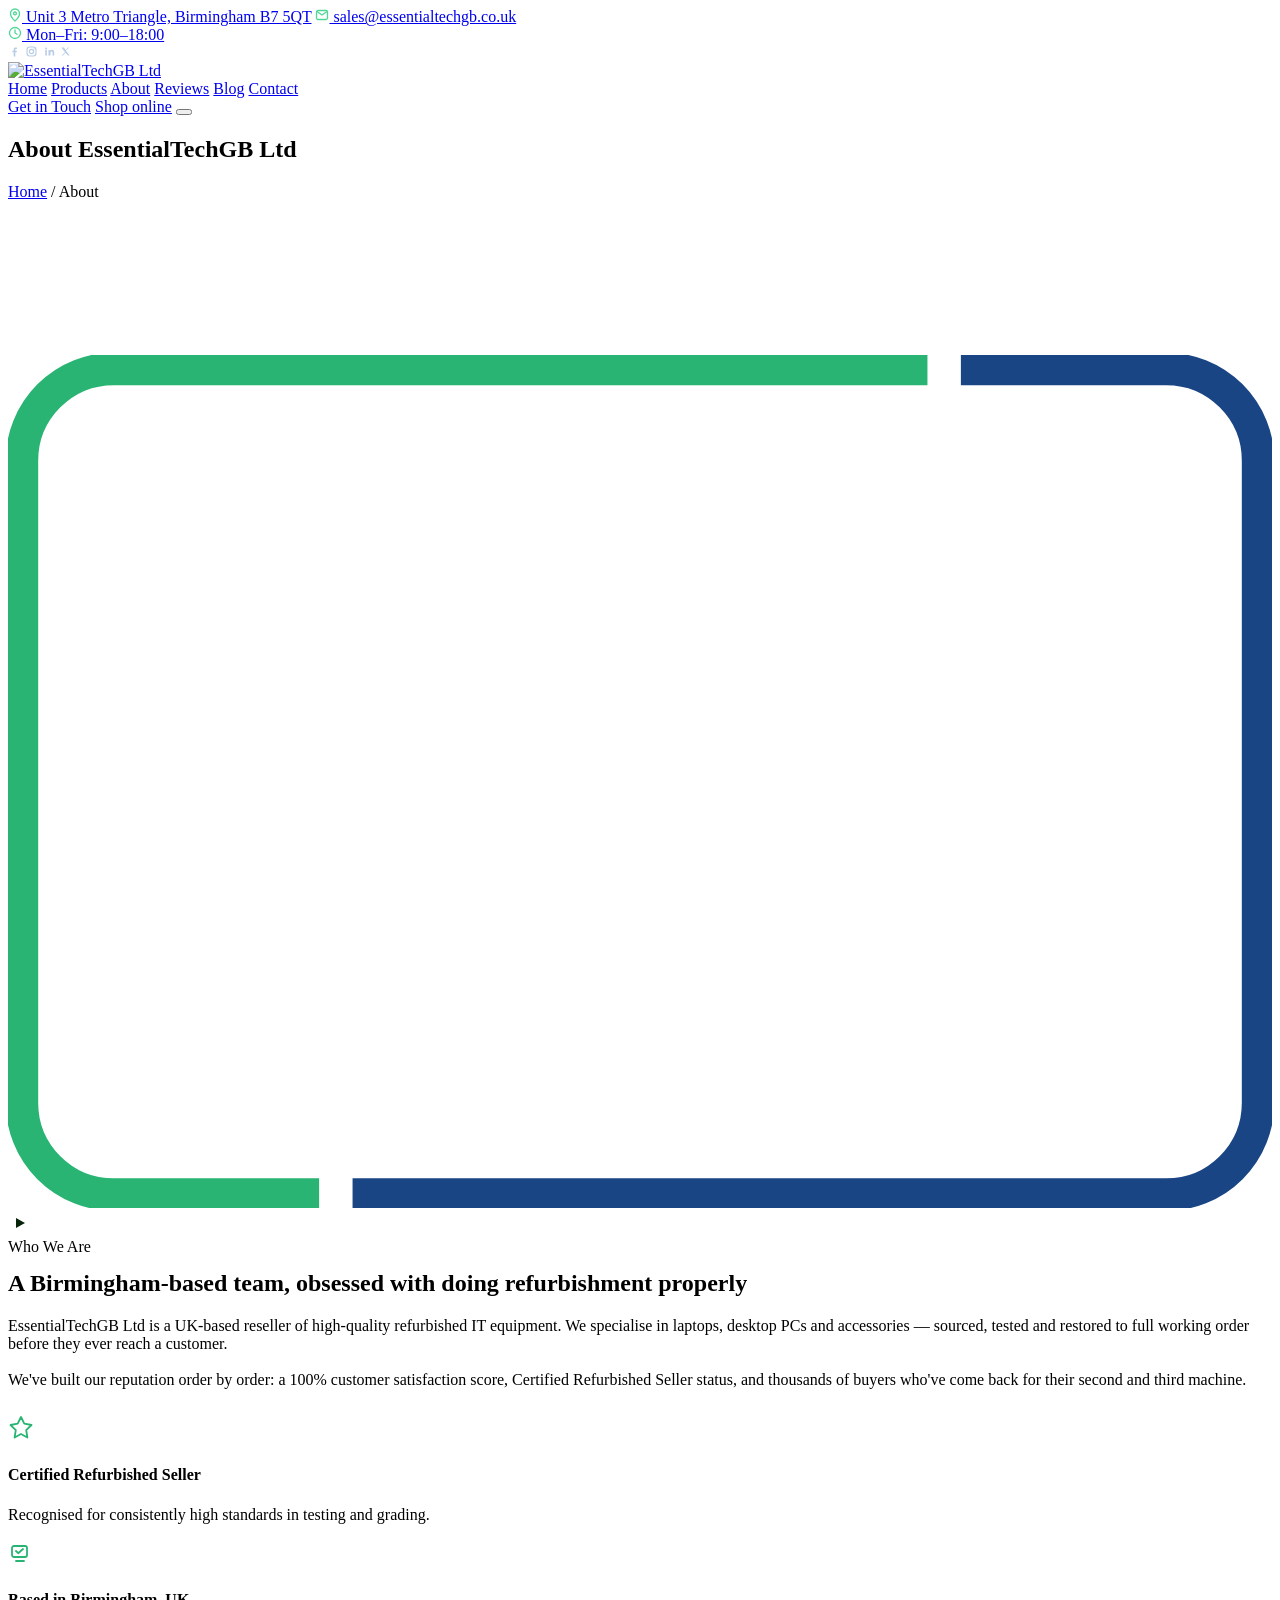
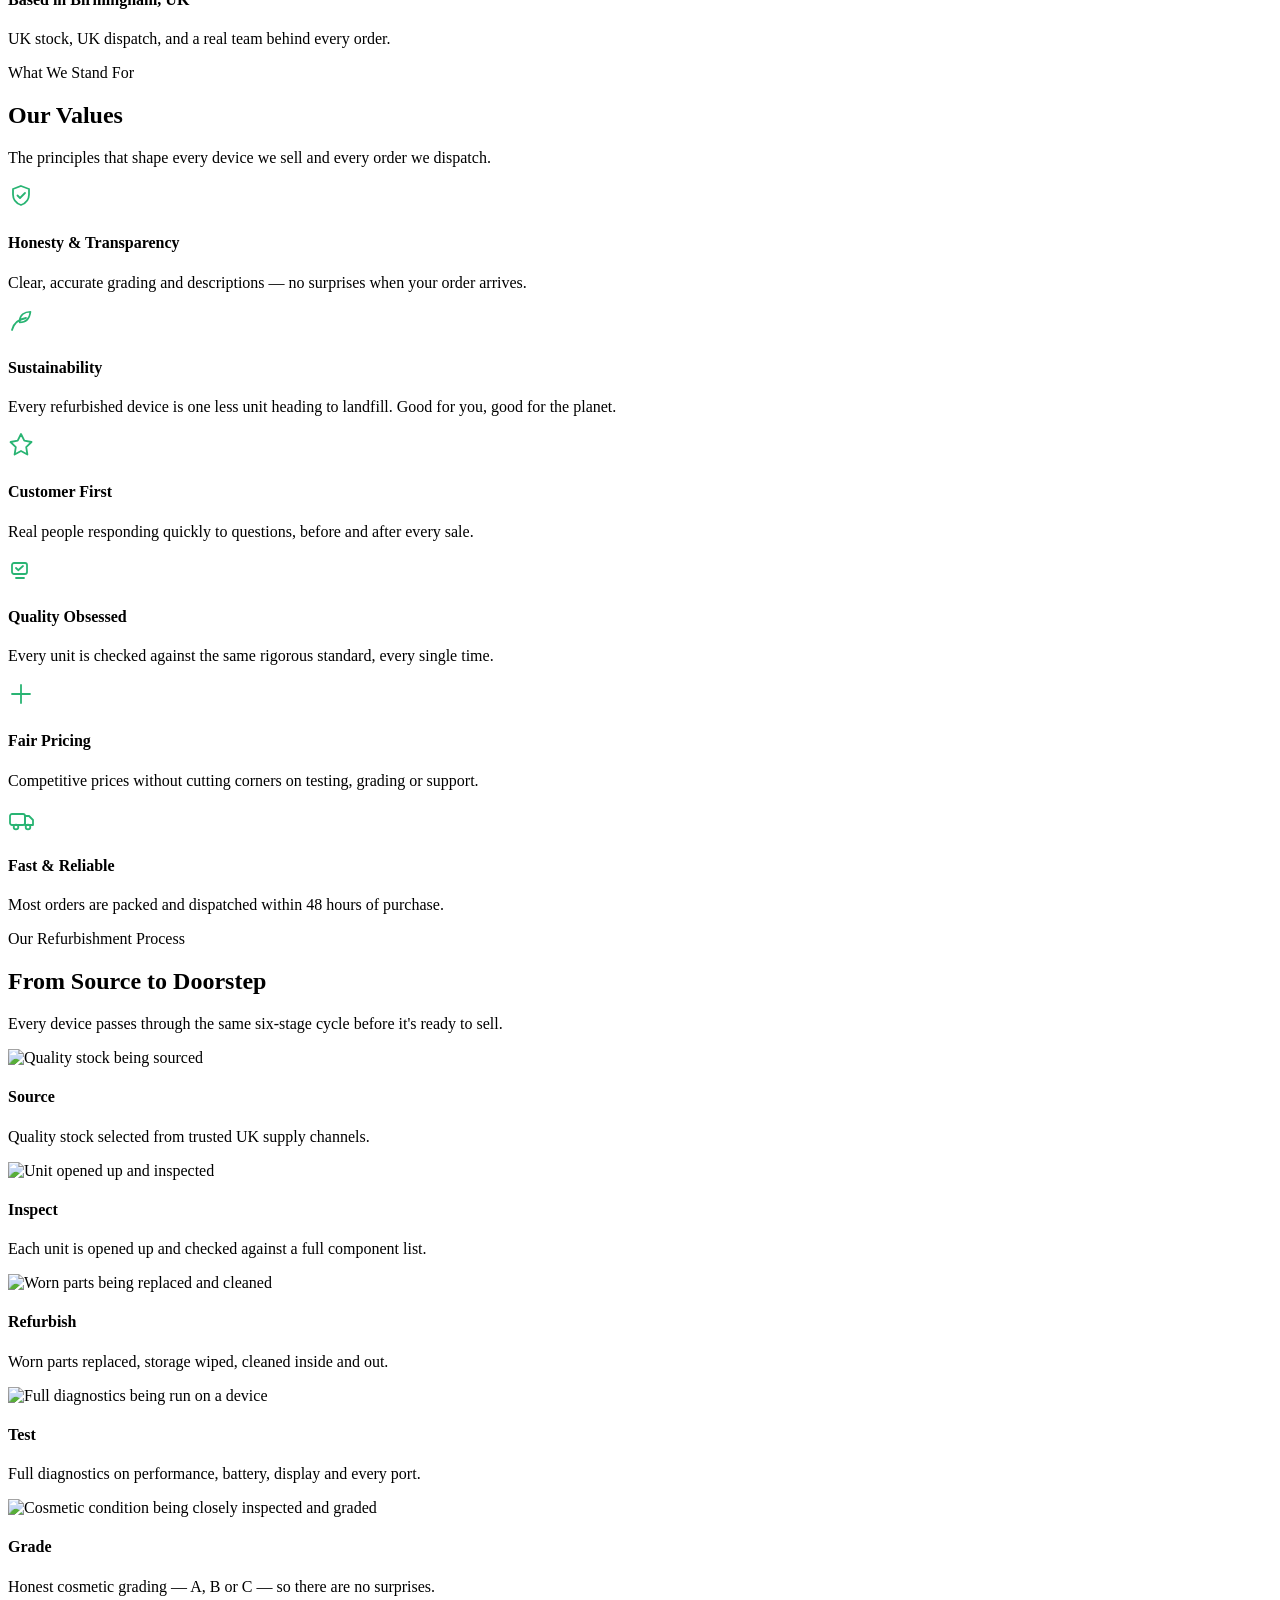
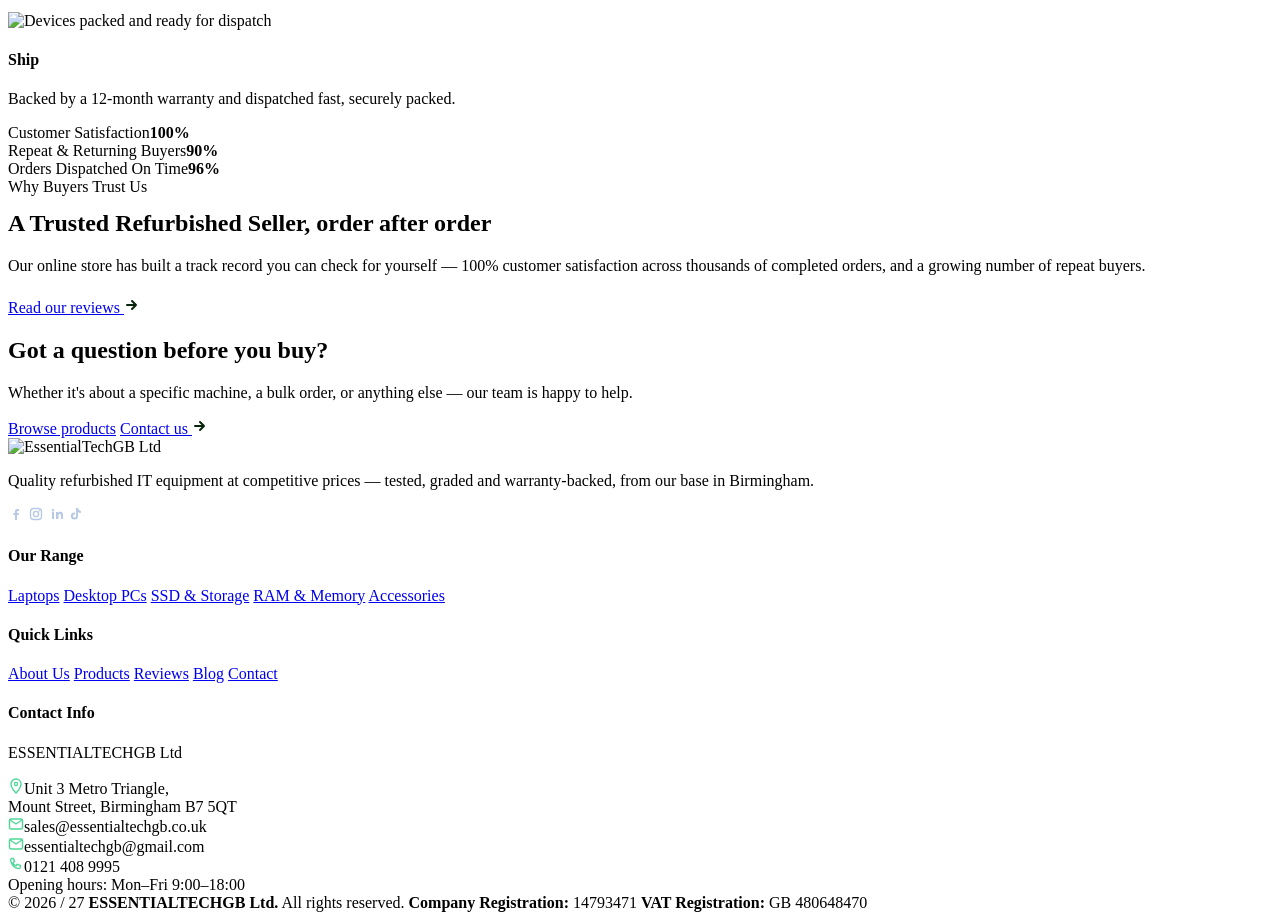
==== about.html @ 32bff48b "Add files via upload" ====
<!DOCTYPE html>
<html lang="en">
<head>
<meta charset="UTF-8">
<meta name="viewport" content="width=device-width, initial-scale=1.0">
<title>About Us — EssentialTechGB Ltd | Refurbished IT Equipment, Birmingham</title>
<meta name="description" content="Learn about EssentialTechGB Ltd — a Birmingham-based, Certified Refurbished Seller specialising in quality-tested laptops, desktops and accessories.">
<link rel="preconnect" href="https://fonts.googleapis.com">
<link rel="preconnect" href="https://fonts.gstatic.com" crossorigin>
<link href="https://fonts.googleapis.com/css2?family=Poppins:wght@400;500;600;700;800&family=Open+Sans:wght@400;500;600;700&display=swap" rel="stylesheet">
<link rel="stylesheet" href="css/style.css">
</head>
<body>

<div class="topbar">
  <div class="wrap">
    <div class="tb-l">
      <a href="contact.html"><svg width="14" height="14" viewBox="0 0 14 14" fill="none"><path d="M7 1c2.5 0 4.5 2 4.5 4.5C11.5 9 7 13 7 13S2.5 9 2.5 5.5C2.5 3 4.5 1 7 1z" stroke="#4FD797" stroke-width="1.3"/><circle cx="7" cy="5.4" r="1.4" stroke="#4FD797" stroke-width="1.3"/></svg> Unit 3 Metro Triangle, Birmingham B7 5QT</a>
      <a href="mailto:sales@essentialtechgb.co.uk"><svg width="14" height="14" viewBox="0 0 14 14" fill="none"><rect x="1.5" y="2.5" width="11" height="9" rx="1.5" stroke="#4FD797" stroke-width="1.3"/><path d="M2 3.5L7 7l5-3.5" stroke="#4FD797" stroke-width="1.3"/></svg> sales@essentialtechgb.co.uk</a>
    </div>
    <div class="tb-r">
      <a href="#"><svg width="14" height="14" viewBox="0 0 14 14" fill="none"><circle cx="7" cy="7" r="5.5" stroke="#4FD797" stroke-width="1.3"/><path d="M7 4v3l2 1.2" stroke="#4FD797" stroke-width="1.3" stroke-linecap="round"/></svg><span> Mon–Fri: 9:00–18:00</span></a>
        <div class="soc">
          <a href="#" aria-label="Facebook"><svg width="13" height="13" viewBox="0 0 16 16" fill="#B9CCE6"><path d="M9 5.5V7h2l-.3 2H9v5H7V9H5.5V7H7V5.2C7 3.7 7.8 3 9.2 3H11v2H9.6c-.4 0-.6.2-.6.5z"/></svg></a>
          <a href="#" aria-label="Instagram"><svg width="13" height="13" viewBox="0 0 16 16" fill="none"><rect x="2.5" y="2.5" width="11" height="11" rx="3.2" stroke="#B9CCE6" stroke-width="1.4"/><circle cx="8" cy="8" r="2.6" stroke="#B9CCE6" stroke-width="1.4"/><circle cx="11.2" cy="4.8" r=".8" fill="#B9CCE6"/></svg></a>
          <a href="#" aria-label="LinkedIn"><svg width="13" height="13" viewBox="0 0 16 16" fill="#B9CCE6"><path d="M4 6h2v7H4V6zm1-3a1.2 1.2 0 110 2.4A1.2 1.2 0 015 3zm3 3h2v1c.4-.7 1.2-1.2 2.3-1.2 2 0 2.7 1.2 2.7 3.3V13h-2V9.5c0-.9-.3-1.6-1.2-1.6s-1.4.7-1.4 1.6V13H8V6z"/></svg></a>
          <a href="#" aria-label="X"><svg width="13" height="13" viewBox="0 0 16 16" fill="#B9CCE6"><path d="M3 3l4.4 6L3.2 13h1.5l3.3-3.6L11 13h2l-4.6-6.3L12.6 3h-1.5L8.2 6.3 6 3H3z"/></svg></a>
        </div>
    </div>
  </div>
</div>

<header id="header">
  <div class="wrap">
    <a class="brand" href="index.html"><img src="assets/images/logo.png" alt="EssentialTechGB Ltd"></a>
    <nav class="mainnav" id="nav">
      <a href="index.html">Home</a>
      <a href="products.html">Products</a>
      <a href="about.html" class="active">About</a>
      <a href="reviews.html">Reviews</a>
      <a href="blog.html">Blog</a>
      <a href="contact.html">Contact</a>
    </nav>
    <div class="head-right">
      <a class="btn btn-outline btn-sm" href="contact.html?type=quote">Get in Touch</a>
      <a class="btn btn-primary btn-sm" href="https://www.ebay.co.uk/str/everydayneed" target="_blank" rel="noopener">Shop online</a>
      <button class="burger" id="burger" aria-label="Menu"><span></span><span></span><span></span></button>
    </div>
  </div>
</header>

<section class="pagebanner">
  <div class="wrap">
    <h1>About EssentialTechGB Ltd</h1>
    <div class="crumbs"><a href="index.html">Home</a> / <span>About</span></div>
  </div>
</section>

<!-- WHO WE ARE -->
<section class="sec">
  <div class="wrap about">
    <div class="about-media reveal">
      <div class="corner-frame corner-frame-padded">
        <video class="hex-video" muted playsinline loop preload="metadata"><source src="assets/video/about-teaser.mp4" type="video/mp4"></video>
        <svg class="corner-frame-svg" viewBox="0 0 1361 919" aria-hidden="true">
          <path d="M335,904 L114,904 A99,99 0 0 1 15,805 L15,114 A99,99 0 0 1 114,15 L990,15" fill="none" stroke="#29B473" stroke-width="35"/>
          <path d="M1026,15 L1247,15 A99,99 0 0 1 1346,114 L1346,805 A99,99 0 0 1 1247,904 L371,904" fill="none" stroke="#1A4584" stroke-width="35"/>
        </svg>
        <div class="play" title="Play"><svg width="22" height="22" viewBox="0 0 22 22" fill="none"><path d="M8 6l9 5-9 5V6z" fill="#06240a"/></svg></div>
      </div>
    </div>
    <div class="reveal d1">
      <span class="eyebrow">Who We Are</span>
      <h2 style="margin-top:14px">A Birmingham-based team, obsessed with doing refurbishment properly</h2>
      <p style="color:var(--slate);margin:14px 0 18px">EssentialTechGB Ltd is a UK-based reseller of high-quality refurbished IT equipment. We specialise in laptops, desktop PCs and accessories — sourced, tested and restored to full working order before they ever reach a customer.</p>
      <p style="color:var(--slate);margin-bottom:26px">We've built our reputation order by order: a 100% customer satisfaction score, Certified Refurbished Seller status, and thousands of buyers who've come back for their second and third machine.</p>
      <div class="feat">
        <div class="fic"><svg width="26" height="26" viewBox="0 0 26 26" fill="none"><path d="M13 2l3.3 6.7L23.5 10l-5.3 5.1 1.2 7.4L13 19l-6.4 3.5 1.2-7.4L2.5 10l7.2-1.3L13 2z" stroke="#29B473" stroke-width="1.8" stroke-linejoin="round"/></svg></div>
        <div><h4>Certified Refurbished Seller</h4><p>Recognised for consistently high standards in testing and grading.</p></div>
      </div>
      <div class="feat">
        <div class="fic"><svg width="26" height="26" viewBox="0 0 26 26" fill="none"><rect x="4" y="6" width="15" height="11" rx="2" stroke="#29B473" stroke-width="1.8"/><path d="M8 21h8" stroke="#29B473" stroke-width="1.8" stroke-linecap="round"/><path d="M8 11l2.2 2.2L15 9" stroke="#29B473" stroke-width="1.8" stroke-linecap="round" stroke-linejoin="round"/></svg></div>
        <div><h4>Based in Birmingham, UK</h4><p>UK stock, UK dispatch, and a real team behind every order.</p></div>
      </div>
    </div>
  </div>
</section>

<!-- VALUES -->
<section class="sec paper">
  <div class="wrap">
    <div class="sec-head center reveal">
      <span class="eyebrow center">What We Stand For</span>
      <h2>Our Values</h2>
      <p>The principles that shape every device we sell and every order we dispatch.</p>
    </div>
    <div class="value-grid">
      <div class="value reveal">
        <div class="fic"><svg width="26" height="26" viewBox="0 0 26 26" fill="none"><path d="M13 3l8 3v5.5c0 5.2-3.5 8.9-8 10.5-4.5-1.6-8-5.3-8-10.5V6l8-3z" stroke="#29B473" stroke-width="1.8"/><path d="M9.5 12.5l2.5 2.5 5-5" stroke="#29B473" stroke-width="1.8" stroke-linecap="round" stroke-linejoin="round"/></svg></div>
        <h4>Honesty &amp; Transparency</h4><p>Clear, accurate grading and descriptions — no surprises when your order arrives.</p>
      </div>
      <div class="value reveal d1">
        <div class="fic"><svg width="26" height="26" viewBox="0 0 26 26" fill="none"><path d="M13 3c0-6 5-10 12-10-1 8-5 12-12 12z" stroke="#29B473" stroke-width="1.8" stroke-linejoin="round" transform="translate(0 10) scale(0.9)"/><path d="M4 22c2-8 8-11 14-12" stroke="#29B473" stroke-width="1.8" stroke-linecap="round"/></svg></div>
        <h4>Sustainability</h4><p>Every refurbished device is one less unit heading to landfill. Good for you, good for the planet.</p>
      </div>
      <div class="value reveal d2">
        <div class="fic"><svg width="26" height="26" viewBox="0 0 26 26" fill="none"><path d="M13 2l3.3 6.7L23.5 10l-5.3 5.1 1.2 7.4L13 19l-6.4 3.5 1.2-7.4L2.5 10l7.2-1.3L13 2z" stroke="#29B473" stroke-width="1.8" stroke-linejoin="round"/></svg></div>
        <h4>Customer First</h4><p>Real people responding quickly to questions, before and after every sale.</p>
      </div>
      <div class="value reveal">
        <div class="fic"><svg width="26" height="26" viewBox="0 0 26 26" fill="none"><rect x="4" y="6" width="15" height="11" rx="2" stroke="#29B473" stroke-width="1.8"/><path d="M8 21h8" stroke="#29B473" stroke-width="1.8" stroke-linecap="round"/><path d="M8 11l2.2 2.2L15 9" stroke="#29B473" stroke-width="1.8" stroke-linecap="round" stroke-linejoin="round"/></svg></div>
        <h4>Quality Obsessed</h4><p>Every unit is checked against the same rigorous standard, every single time.</p>
      </div>
      <div class="value reveal d1">
        <div class="fic"><svg width="26" height="26" viewBox="0 0 26 26" fill="none"><path d="M4 13h18M13 4v18" stroke="#29B473" stroke-width="1.8" stroke-linecap="round"/></svg></div>
        <h4>Fair Pricing</h4><p>Competitive prices without cutting corners on testing, grading or support.</p>
      </div>
      <div class="value reveal d2">
        <div class="fic"><svg width="26" height="26" viewBox="0 0 26 26" fill="none"><rect x="2" y="8" width="15" height="11" rx="2" stroke="#29B473" stroke-width="1.8"/><path d="M17 10h4l4 4v5h-8z" stroke="#29B473" stroke-width="1.8" stroke-linejoin="round"/><circle cx="8" cy="21" r="2.3" stroke="#29B473" stroke-width="1.8"/><circle cx="20" cy="21" r="2.3" stroke="#29B473" stroke-width="1.8"/></svg></div>
        <h4>Fast &amp; Reliable</h4><p>Most orders are packed and dispatched within 48 hours of purchase.</p>
      </div>
    </div>
  </div>
</section>

<!-- PROCESS (detailed 6-step) -->
<section class="sec process">
  <div class="wrap">
    <div class="sec-head center reveal">
      <span class="eyebrow center on-dark">Our Refurbishment Process</span>
      <h2>From Source to Doorstep</h2>
      <p>Every device passes through the same six-stage cycle before it's ready to sell.</p>
    </div>
    <div class="steps" style="grid-template-columns:repeat(3,1fr);row-gap:60px">
      <div class="pstep reveal">
        <div class="circle circle-fluid"><img src="assets/images/process/source.png" alt="Quality stock being sourced"></div>
        <h4>Source</h4><p>Quality stock selected from trusted UK supply channels.</p>
      </div>
      <div class="pstep reveal d1">
        <div class="circle circle-fluid"><img src="assets/images/process/inspect.png" alt="Unit opened up and inspected"></div>
        <h4>Inspect</h4><p>Each unit is opened up and checked against a full component list.</p>
      </div>
      <div class="pstep reveal d2">
        <div class="circle circle-fluid"><img src="assets/images/process/refurbish.png" alt="Worn parts being replaced and cleaned"></div>
        <h4>Refurbish</h4><p>Worn parts replaced, storage wiped, cleaned inside and out.</p>
      </div>
      <div class="pstep reveal">
        <div class="circle circle-fluid"><img src="assets/images/process/test.png" alt="Full diagnostics being run on a device"></div>
        <h4>Test</h4><p>Full diagnostics on performance, battery, display and every port.</p>
      </div>
      <div class="pstep reveal d1">
        <div class="circle circle-fluid"><img src="assets/images/process/grade.png" alt="Cosmetic condition being closely inspected and graded"></div>
        <h4>Grade</h4><p>Honest cosmetic grading — A, B or C — so there are no surprises.</p>
      </div>
      <div class="pstep reveal d2">
        <div class="circle circle-fluid"><img src="assets/images/process/ship.png" alt="Devices packed and ready for dispatch"></div>
        <h4>Ship</h4><p>Backed by a 12-month warranty and dispatched fast, securely packed.</p>
      </div>
    </div>
  </div>
</section>

<!-- WHY -->
<section class="sec paper">
  <div class="wrap why">
    <div class="skillcard reveal" id="skillcard">
      <div class="skill"><div class="lab"><span>Customer Satisfaction</span><b>100%</b></div><div class="bar"><span style="--w:100%"></span></div></div>
      <div class="skill"><div class="lab"><span>Repeat &amp; Returning Buyers</span><b>90%</b></div><div class="bar"><span style="--w:90%"></span></div></div>
      <div class="skill"><div class="lab"><span>Orders Dispatched On Time</span><b>96%</b></div><div class="bar"><span style="--w:96%"></span></div></div>
    </div>
    <div class="reveal d1">
      <span class="eyebrow">Why Buyers Trust Us</span>
      <h2 style="margin-top:14px">A Trusted Refurbished Seller, order after order</h2>
      <p style="color:var(--slate);margin:14px 0 22px">Our online store has built a track record you can check for yourself — 100% customer satisfaction across thousands of completed orders, and a growing number of repeat buyers.</p>
      <a class="btn btn-primary" href="reviews.html">Read our reviews <svg class="arw" width="16" height="16" viewBox="0 0 16 16" fill="none"><path d="M3 8h9M8 4l4 4-4 4" stroke="#06240a" stroke-width="2" stroke-linecap="round" stroke-linejoin="round"/></svg></a>
    </div>
  </div>
</section>

<!-- CTA -->
<div class="ctaband">
  <div class="inner reveal">
    <div>
      <h2>Got a question before you buy?</h2>
      <p>Whether it's about a specific machine, a bulk order, or anything else — our team is happy to help.</p>
    </div>
    <div class="acts">
      <a class="btn btn-light" href="products.html">Browse products</a>
      <a class="btn btn-primary" href="contact.html">Contact us <svg class="arw" width="16" height="16" viewBox="0 0 16 16" fill="none"><path d="M3 8h9M8 4l4 4-4 4" stroke="#06240a" stroke-width="2" stroke-linecap="round" stroke-linejoin="round"/></svg></a>
    </div>
  </div>
</div>

<footer id="contact">
  <div class="wrap">
    <div class="foot-top">
      <div class="foot-brand">
        <div class="foot-logo-card"><img src="assets/images/footer-logo.png" alt="EssentialTechGB Ltd"></div>
        <p>Quality refurbished IT equipment at competitive prices — tested, graded and warranty-backed, from our base in Birmingham.</p>
        <div class="soc">
          <a href="#" aria-label="Facebook"><svg width="16" height="16" viewBox="0 0 16 16" fill="#B7C9E4"><path d="M9 5.5V7h2l-.3 2H9v5H7V9H5.5V7H7V5.2C7 3.7 7.8 3 9.2 3H11v2H9.6c-.4 0-.6.2-.6.5z"/></svg></a>
          <a href="#" aria-label="Instagram"><svg width="16" height="16" viewBox="0 0 16 16" fill="none"><rect x="2.5" y="2.5" width="11" height="11" rx="3.2" stroke="#B7C9E4" stroke-width="1.4"/><circle cx="8" cy="8" r="2.6" stroke="#B7C9E4" stroke-width="1.4"/><circle cx="11.2" cy="4.8" r=".8" fill="#B7C9E4"/></svg></a>
          <a href="#" aria-label="LinkedIn"><svg width="16" height="16" viewBox="0 0 16 16" fill="#B7C9E4"><path d="M4 6h2v7H4V6zm1-3a1.2 1.2 0 110 2.4A1.2 1.2 0 015 3zm3 3h2v1c.4-.7 1.2-1.2 2.3-1.2 2 0 2.7 1.2 2.7 3.3V13h-2V9.5c0-.9-.3-1.6-1.2-1.6s-1.4.7-1.4 1.6V13H8V6z"/></svg></a>
          <a href="#" aria-label="TikTok"><svg width="16" height="16" viewBox="0 0 16 16" fill="#B7C9E4"><path d="M10 2c.3 1.6 1.3 2.7 2.9 2.9v2c-1.1 0-2.1-.35-2.9-.95V10a3.6 3.6 0 11-3.6-3.6c.2 0 .4 0 .6.05v2.1a1.55 1.55 0 101.1 1.48V2H10z"/></svg></a>
        </div>
      </div>
      <div class="foot-col">
        <h4>Our Range</h4>
        <a href="products.html#laptops">Laptops</a>
        <a href="products.html#desktops">Desktop PCs</a>
        <a href="products.html#storage">SSD &amp; Storage</a>
        <a href="products.html#memory">RAM &amp; Memory</a>
        <a href="products.html#accessories">Accessories</a>
      </div>
      <div class="foot-col">
        <h4>Quick Links</h4>
        <a href="about.html">About Us</a>
        <a href="products.html">Products</a>
        <a href="reviews.html">Reviews</a>
        <a href="blog.html">Blog</a>
        <a href="contact.html">Contact</a>
      </div>
      <div class="foot-col foot-contact">
        <h4>Contact Info</h4>
        <p class="foot-company">ESSENTIALTECHGB Ltd</p>
        <div class="row"><svg width="16" height="16" viewBox="0 0 16 16" fill="none"><path d="M8 1c2.8 0 5 2.2 5 5 0 3.8-5 9-5 9S3 9.8 3 6c0-2.8 2.2-5 5-5z" stroke="#4FD797" stroke-width="1.4"/><circle cx="8" cy="6" r="1.6" stroke="#4FD797" stroke-width="1.4"/></svg><span>Unit 3 Metro Triangle,<br>Mount Street, Birmingham B7 5QT</span></div>
        <div class="row"><svg width="16" height="16" viewBox="0 0 16 16" fill="none"><rect x="1.5" y="3" width="13" height="10" rx="1.5" stroke="#4FD797" stroke-width="1.4"/><path d="M2 4l6 4 6-4" stroke="#4FD797" stroke-width="1.4"/></svg><span>sales@essentialtechgb.co.uk</span></div>
        <div class="row"><svg width="16" height="16" viewBox="0 0 16 16" fill="none"><rect x="1.5" y="3" width="13" height="10" rx="1.5" stroke="#4FD797" stroke-width="1.4"/><path d="M2 4l6 4 6-4" stroke="#4FD797" stroke-width="1.4"/></svg><span>essentialtechgb@gmail.com</span></div>
        <div class="row"><svg width="16" height="16" viewBox="0 0 16 16" fill="none"><path d="M3.5 2.5h2l1 3-1.5 1.2c.6 1.4 1.7 2.5 3.1 3.1l1.2-1.5 3 1v2c0 .8-.7 1.4-1.5 1.3C6.8 12.3 3.7 9.2 2.5 4.2c-.1-.8.5-1.5 1.3-1.5z" stroke="#4FD797" stroke-width="1.4" stroke-linejoin="round"/></svg><span>0121 408 9995</span></div>
        <div class="foot-hours">Opening hours: Mon–Fri 9:00–18:00</div>
      </div>
    </div>
    <div class="foot-bottom">
      <span>© <span class="copy-year">2026 / 27</span> <b>ESSENTIALTECHGB Ltd.</b> All rights reserved.</span>
      <span><b>Company Registration:</b> 14793471</span>
      <span><b>VAT Registration:</b> GB 480648470</span>
    </div>
  </div>
</footer>

<script src="assets/js/main.js"></script>
</body>
</html>
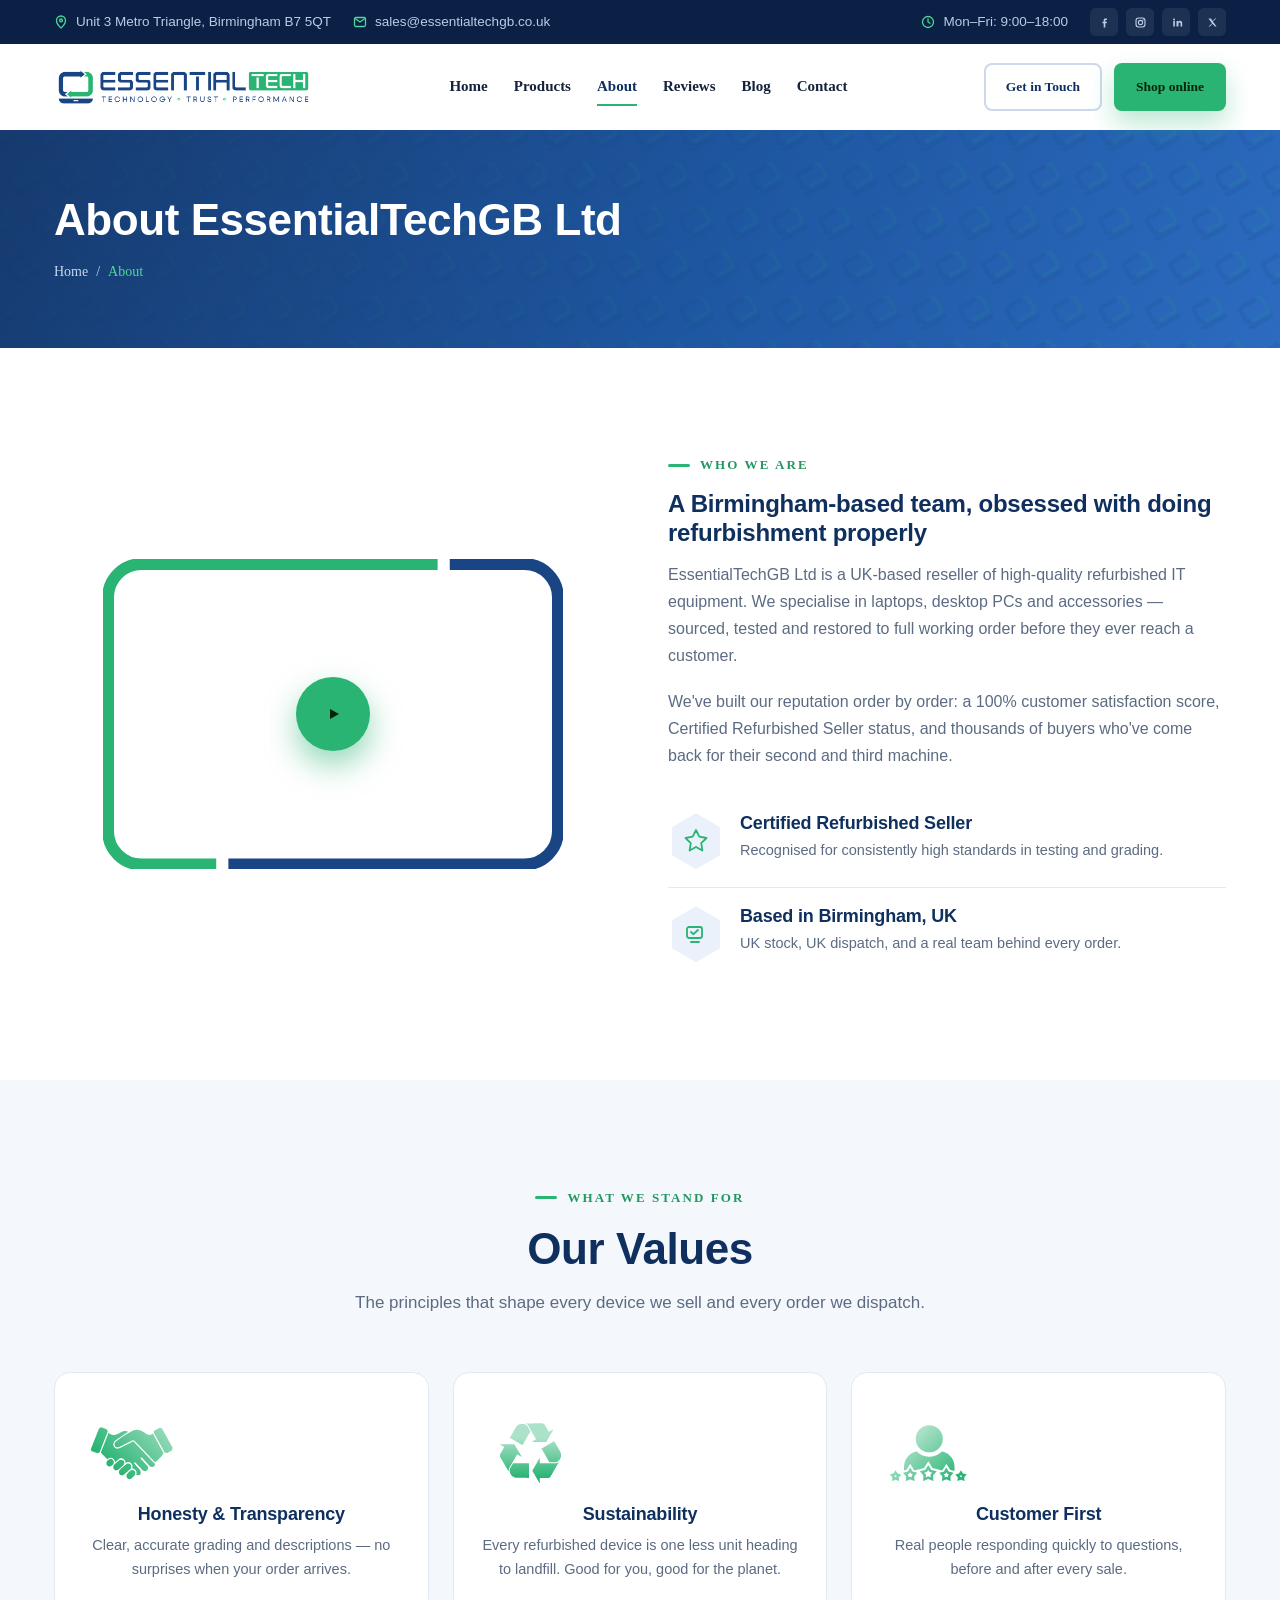
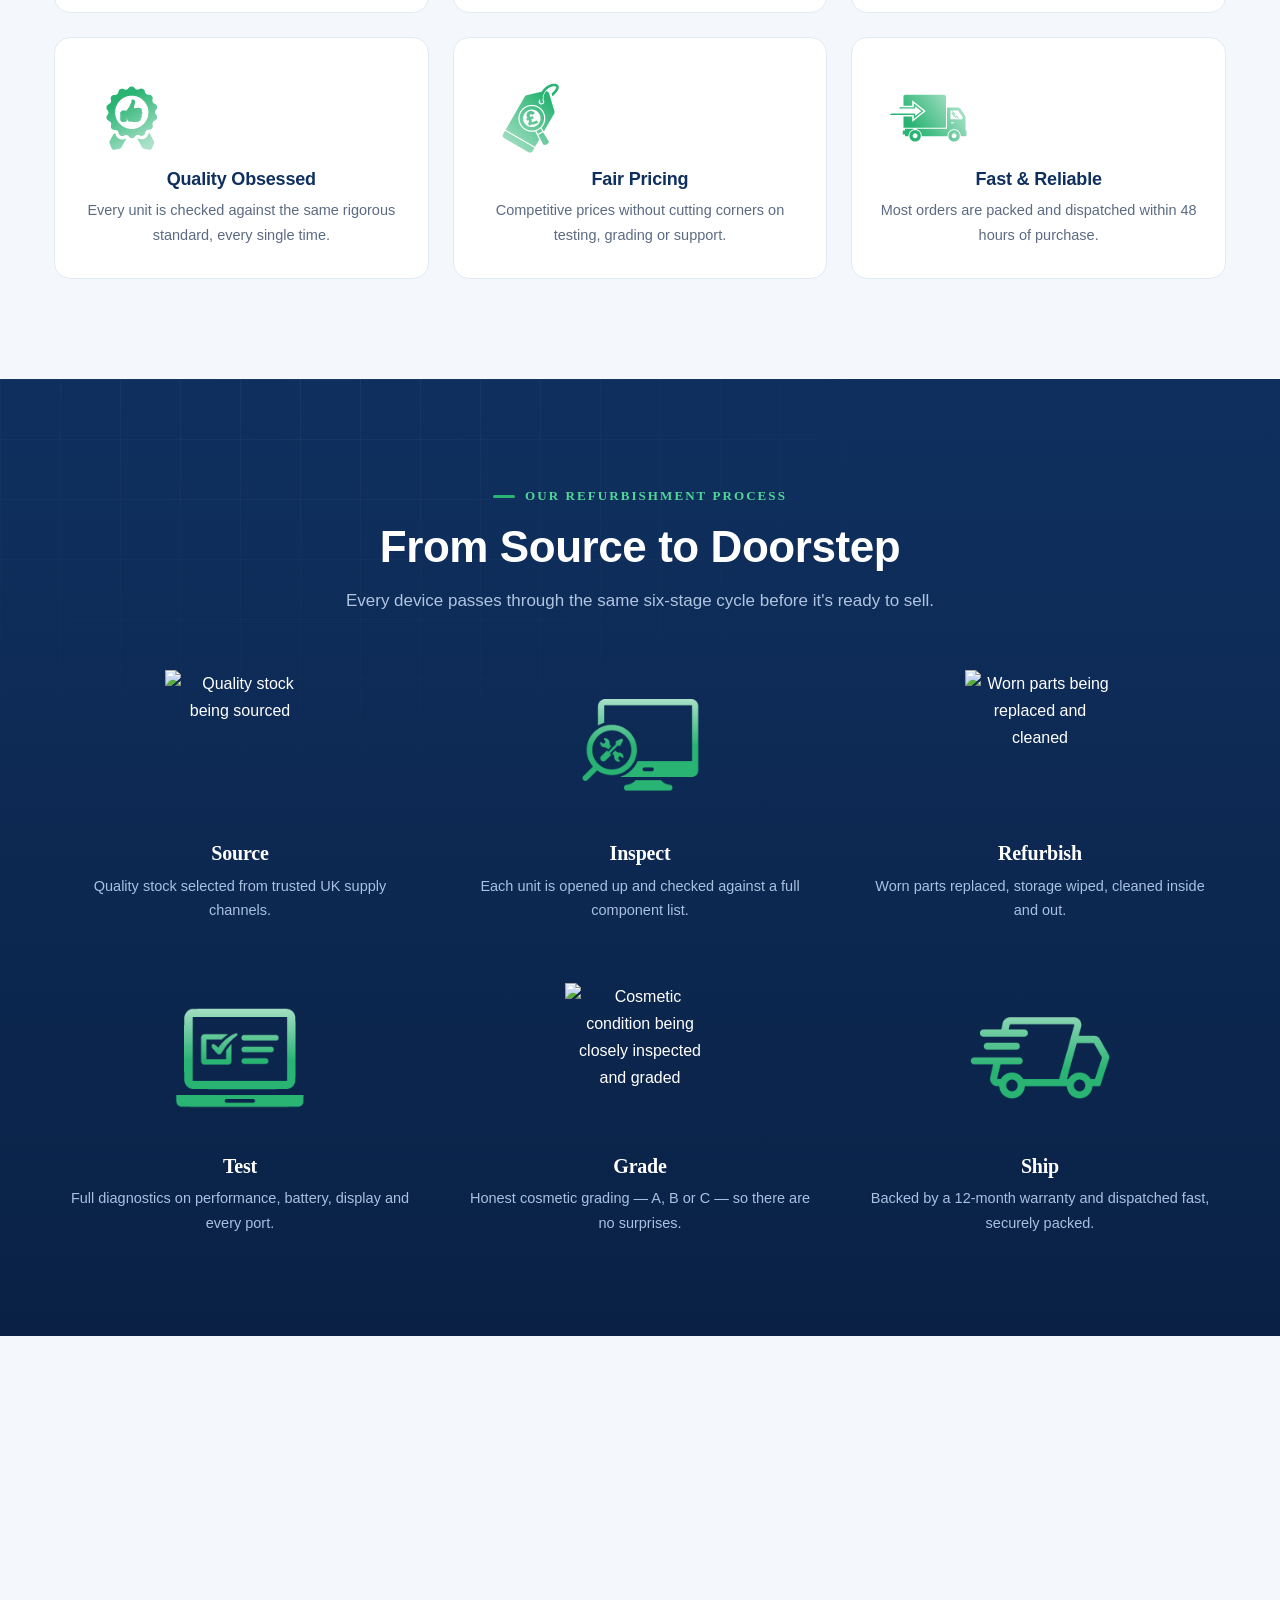
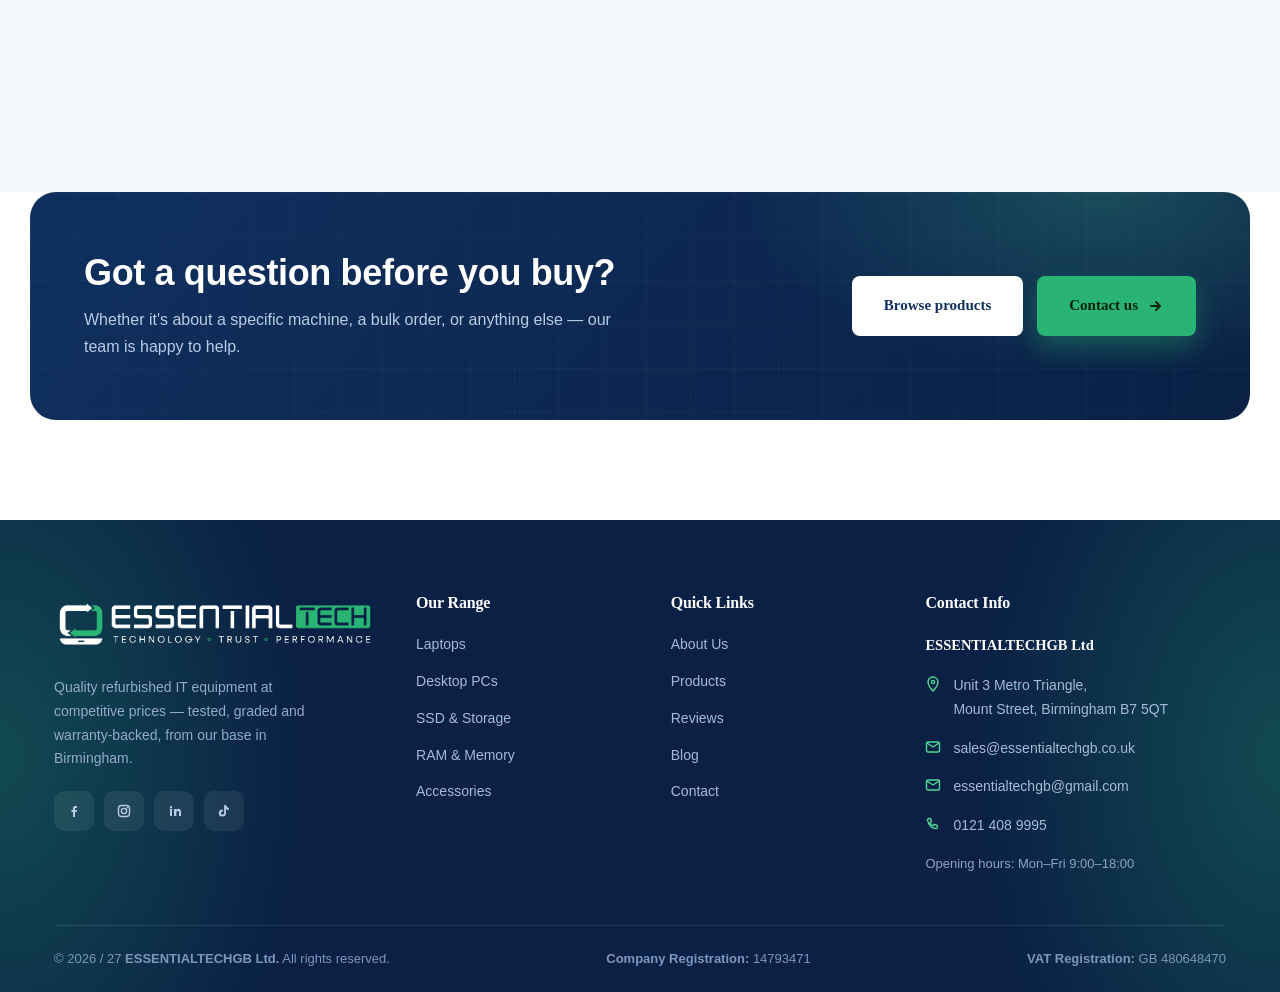
==== commit b7670a4a: "Add files via upload" ====
--- a/about.html
+++ b/about.html
@@ -96,27 +96,27 @@
     </div>
     <div class="value-grid">
       <div class="value reveal">
-        <div class="fic"><svg width="26" height="26" viewBox="0 0 26 26" fill="none"><path d="M13 3l8 3v5.5c0 5.2-3.5 8.9-8 10.5-4.5-1.6-8-5.3-8-10.5V6l8-3z" stroke="#29B473" stroke-width="1.8"/><path d="M9.5 12.5l2.5 2.5 5-5" stroke="#29B473" stroke-width="1.8" stroke-linecap="round" stroke-linejoin="round"/></svg></div>
+        <div class="fic-plain"><img src="assets/images/others/about_us_icons 33.png" alt="Honesty &amp; Transparency"></div>
         <h4>Honesty &amp; Transparency</h4><p>Clear, accurate grading and descriptions — no surprises when your order arrives.</p>
       </div>
       <div class="value reveal d1">
-        <div class="fic"><svg width="26" height="26" viewBox="0 0 26 26" fill="none"><path d="M13 3c0-6 5-10 12-10-1 8-5 12-12 12z" stroke="#29B473" stroke-width="1.8" stroke-linejoin="round" transform="translate(0 10) scale(0.9)"/><path d="M4 22c2-8 8-11 14-12" stroke="#29B473" stroke-width="1.8" stroke-linecap="round"/></svg></div>
+        <div class="fic-plain"><img src="assets/images/others/about_us_icons 34.png" alt="Sustainability"></div>
         <h4>Sustainability</h4><p>Every refurbished device is one less unit heading to landfill. Good for you, good for the planet.</p>
       </div>
       <div class="value reveal d2">
-        <div class="fic"><svg width="26" height="26" viewBox="0 0 26 26" fill="none"><path d="M13 2l3.3 6.7L23.5 10l-5.3 5.1 1.2 7.4L13 19l-6.4 3.5 1.2-7.4L2.5 10l7.2-1.3L13 2z" stroke="#29B473" stroke-width="1.8" stroke-linejoin="round"/></svg></div>
+        <div class="fic-plain"><img src="assets/images/others/about_us_icons 35.png" alt="Customer First"></div>
         <h4>Customer First</h4><p>Real people responding quickly to questions, before and after every sale.</p>
       </div>
       <div class="value reveal">
-        <div class="fic"><svg width="26" height="26" viewBox="0 0 26 26" fill="none"><rect x="4" y="6" width="15" height="11" rx="2" stroke="#29B473" stroke-width="1.8"/><path d="M8 21h8" stroke="#29B473" stroke-width="1.8" stroke-linecap="round"/><path d="M8 11l2.2 2.2L15 9" stroke="#29B473" stroke-width="1.8" stroke-linecap="round" stroke-linejoin="round"/></svg></div>
+        <div class="fic-plain"><img src="assets/images/others/about_us_icons 36.png" alt="Quality Obsessed"></div>
         <h4>Quality Obsessed</h4><p>Every unit is checked against the same rigorous standard, every single time.</p>
       </div>
       <div class="value reveal d1">
-        <div class="fic"><svg width="26" height="26" viewBox="0 0 26 26" fill="none"><path d="M4 13h18M13 4v18" stroke="#29B473" stroke-width="1.8" stroke-linecap="round"/></svg></div>
+        <div class="fic-plain"><img src="assets/images/others/about_us_icons 37.png" alt="Fair Pricing"></div>
         <h4>Fair Pricing</h4><p>Competitive prices without cutting corners on testing, grading or support.</p>
       </div>
       <div class="value reveal d2">
-        <div class="fic"><svg width="26" height="26" viewBox="0 0 26 26" fill="none"><rect x="2" y="8" width="15" height="11" rx="2" stroke="#29B473" stroke-width="1.8"/><path d="M17 10h4l4 4v5h-8z" stroke="#29B473" stroke-width="1.8" stroke-linejoin="round"/><circle cx="8" cy="21" r="2.3" stroke="#29B473" stroke-width="1.8"/><circle cx="20" cy="21" r="2.3" stroke="#29B473" stroke-width="1.8"/></svg></div>
+        <div class="fic-plain"><img src="assets/images/others/about_us_icons 38.png" alt="Fast &amp; Reliable"></div>
         <h4>Fast &amp; Reliable</h4><p>Most orders are packed and dispatched within 48 hours of purchase.</p>
       </div>
     </div>
@@ -131,29 +131,29 @@
       <h2>From Source to Doorstep</h2>
       <p>Every device passes through the same six-stage cycle before it's ready to sell.</p>
     </div>
-    <div class="steps" style="grid-template-columns:repeat(3,1fr);row-gap:60px">
+    <div class="steps" style="row-gap:60px">
       <div class="pstep reveal">
-        <div class="circle circle-fluid"><img src="assets/images/process/source.png" alt="Quality stock being sourced"></div>
+        <div class="circle"><img src="assets/images/others/source.png" alt="Quality stock being sourced"></div>
         <h4>Source</h4><p>Quality stock selected from trusted UK supply channels.</p>
       </div>
       <div class="pstep reveal d1">
-        <div class="circle circle-fluid"><img src="assets/images/process/inspect.png" alt="Unit opened up and inspected"></div>
+        <div class="circle"><img src="assets/images/others/source _inspect.png" alt="Unit opened up and inspected"></div>
         <h4>Inspect</h4><p>Each unit is opened up and checked against a full component list.</p>
       </div>
       <div class="pstep reveal d2">
-        <div class="circle circle-fluid"><img src="assets/images/process/refurbish.png" alt="Worn parts being replaced and cleaned"></div>
+        <div class="circle"><img src="assets/images/others/refurbish.png" alt="Worn parts being replaced and cleaned"></div>
         <h4>Refurbish</h4><p>Worn parts replaced, storage wiped, cleaned inside and out.</p>
       </div>
       <div class="pstep reveal">
-        <div class="circle circle-fluid"><img src="assets/images/process/test.png" alt="Full diagnostics being run on a device"></div>
+        <div class="circle"><img src="assets/images/others/refurbish_test.png" alt="Full diagnostics being run on a device"></div>
         <h4>Test</h4><p>Full diagnostics on performance, battery, display and every port.</p>
       </div>
       <div class="pstep reveal d1">
-        <div class="circle circle-fluid"><img src="assets/images/process/grade.png" alt="Cosmetic condition being closely inspected and graded"></div>
+        <div class="circle"><img src="assets/images/others/grade.png" alt="Cosmetic condition being closely inspected and graded"></div>
         <h4>Grade</h4><p>Honest cosmetic grading — A, B or C — so there are no surprises.</p>
       </div>
       <div class="pstep reveal d2">
-        <div class="circle circle-fluid"><img src="assets/images/process/ship.png" alt="Devices packed and ready for dispatch"></div>
+        <div class="circle"><img src="assets/images/others/pack_ship.png" alt="Devices packed and ready for dispatch"></div>
         <h4>Ship</h4><p>Backed by a 12-month warranty and dispatched fast, securely packed.</p>
       </div>
     </div>
--- a/css/style.css
+++ b/css/style.css
@@ -0,0 +1,410 @@
+/* ==========================================================================
+   EssentialTechGB Ltd — Shared Stylesheet
+   Brand: Navy #0F305F · Green #29B473
+   Fonts: Poppins (headings) · Open Sans (body)
+   ========================================================================== */
+
+:root{
+  --navy:#0F305F;--navy-deep:#0A2145;--blue:#1E56A0;--blue-light:#2C6BC0;
+  --green:#29B473;--green-d:#229761;--green-bright:#4FD797;
+  --ink:#14233B;--slate:#5C6B82;--muted:#8394AC;
+  --paper:#F4F8FC;--paper-2:#EAF1FA;--line:#E1E9F3;--amber:#F5A623;--white:#fff;
+  --shadow:0 18px 44px rgba(15,48,95,.10);--shadow-sm:0 8px 22px rgba(15,48,95,.07);--r:14px;
+  --hex:polygon(50% 0,93% 25%,93% 75%,50% 100%,7% 75%,7% 25%);
+}
+*{margin:0;padding:0;box-sizing:border-box}
+html{scroll-behavior:smooth}
+body{font-family:'Open Sans',sans-serif;color:var(--ink);background:#fff;line-height:1.7;-webkit-font-smoothing:antialiased;overflow-x:hidden}
+a{text-decoration:none;color:inherit}
+img{max-width:100%;display:block}
+ul{list-style:none}
+h1,h2,h3,h4{font-family:'Poppins',sans-serif;color:var(--navy);line-height:1.18;letter-spacing:-.01em}
+.wrap{max-width:1220px;margin:0 auto;padding:0 24px}
+.eyebrow{display:inline-flex;align-items:center;gap:10px;font-family:'Poppins';font-weight:700;font-size:13px;letter-spacing:.16em;text-transform:uppercase;color:var(--green-d)}
+.eyebrow::before{content:"";width:22px;height:3px;border-radius:3px;background:var(--green)}
+.eyebrow.center{justify-content:center}
+.eyebrow.on-dark{color:var(--green-bright)}
+
+/* ---------- Buttons ---------- */
+.btn{display:inline-flex;align-items:center;gap:10px;font-family:'Poppins';font-weight:600;font-size:15px;padding:15px 30px;border-radius:8px;cursor:pointer;border:2px solid transparent;transition:.28s;white-space:nowrap}
+.btn .arw{transition:transform .25s}.btn:hover .arw{transform:translateX(4px)}
+.btn-primary{background:var(--green);color:#06240a;box-shadow:0 12px 26px rgba(41,180,115,.32)}
+.btn-primary:hover{background:var(--green-bright);transform:translateY(-3px);box-shadow:0 16px 32px rgba(41,180,115,.4)}
+.btn-navy{background:var(--navy);color:#fff}.btn-navy:hover{background:var(--navy-deep);transform:translateY(-3px)}
+.btn-outline{background:transparent;border-color:#cdd9ea;color:var(--navy)}.btn-outline:hover{border-color:var(--navy);transform:translateY(-3px)}
+.btn-outline-light{background:transparent;border-color:rgba(255,255,255,.5);color:#fff}.btn-outline-light:hover{border-color:#fff;background:rgba(255,255,255,.08);transform:translateY(-3px)}
+.btn-light{background:#fff;color:var(--navy)}.btn-light:hover{transform:translateY(-3px);box-shadow:var(--shadow-sm)}
+.btn-sm{padding:11px 20px;font-size:13.5px}
+.btn-block{width:100%;justify-content:center}
+
+/* ---------- Top bar ---------- */
+.topbar{background:var(--navy-deep);color:#B9CCE6;font-size:13.5px}
+.topbar .wrap{display:flex;align-items:center;justify-content:space-between;height:44px;gap:16px}
+.topbar .tb-l,.topbar .tb-r{display:flex;align-items:center;gap:22px;flex-wrap:wrap}
+.topbar a{color:#B9CCE6;display:inline-flex;align-items:center;gap:8px;transition:.2s}.topbar a:hover{color:var(--green-bright)}
+.topbar .soc{display:flex;gap:8px}
+.topbar .soc a{width:28px;height:28px;border-radius:6px;background:rgba(255,255,255,.08);display:grid;place-items:center}
+.topbar .soc a:hover{background:var(--green)}
+.topbar .soc a[aria-label="Facebook"]:hover{background:#1877F2}
+.topbar .soc a[aria-label="Instagram"]:hover{background:linear-gradient(45deg,#f09433,#e6683c,#dc2743,#cc2366,#bc1888)}
+.topbar .soc a[aria-label="LinkedIn"]:hover{background:#0A66C2}
+.topbar .soc a[aria-label="X"]:hover{background:#000}
+@media(max-width:860px){.topbar .tb-l a:nth-child(2){display:none}.topbar .tb-r a span{display:none}}
+@media(max-width:560px){.topbar{display:none}}
+
+/* ---------- Header ---------- */
+header{position:sticky;top:0;z-index:70;background:#fff;transition:box-shadow .3s}
+header.solid{box-shadow:0 10px 30px rgba(15,48,95,.10)}
+header .wrap{display:flex;align-items:center;justify-content:space-between;height:86px;gap:20px}
+.brand{display:flex;align-items:center}
+.brand img{height:48px;width:auto}
+nav.mainnav{display:flex;align-items:center;gap:26px}
+nav.mainnav a{font-family:'Poppins';font-weight:600;font-size:15px;position:relative;padding:6px 0;color:var(--ink)}
+nav.mainnav a::after{content:"";position:absolute;left:0;bottom:0;width:0;height:2px;background:var(--green);transition:width .25s}
+nav.mainnav a:hover::after,nav.mainnav a.active::after{width:100%}
+nav.mainnav a.active{color:var(--navy)}
+.head-right{display:flex;align-items:center;gap:12px}
+.burger{display:none;flex-direction:column;gap:5px;background:none;border:0;cursor:pointer;padding:8px}
+.burger span{width:26px;height:3px;background:var(--navy);border-radius:3px}
+@media(max-width:1080px){.head-right .btn-outline{display:none}}
+@media(max-width:960px){
+  nav.mainnav{position:fixed;inset:126px 0 auto 0;background:#fff;flex-direction:column;gap:0;padding:10px 24px 22px;box-shadow:var(--shadow);transform:translateY(-16px);opacity:0;pointer-events:none;transition:.25s;border-top:1px solid var(--line);max-height:calc(100vh - 126px);overflow-y:auto}
+  nav.mainnav.open{transform:none;opacity:1;pointer-events:auto}
+  nav.mainnav a{width:100%;padding:15px 0;border-bottom:1px solid var(--paper-2)}
+  .head-right .btn{display:none}
+  .burger{display:flex}
+}
+
+/* ---------- Hero (home) ---------- */
+.hero{position:relative;background:radial-gradient(ellipse 640px 520px at 100% 90%,rgba(41,180,115,.60) 0%,rgba(41,180,115,0) 68%),linear-gradient(115deg,#163A6E 0%,#1E56A0 55%,#2C6BC0 100%);color:#fff;overflow:hidden;padding:70px 0 120px}
+.hero::before{content:"";position:absolute;inset:0;background-image:linear-gradient(rgba(255,255,255,.06) 1px,transparent 1px),linear-gradient(90deg,rgba(255,255,255,.06) 1px,transparent 1px);background-size:58px 58px;mask-image:radial-gradient(760px 480px at 80% 30%,#000,transparent 72%);-webkit-mask-image:radial-gradient(760px 480px at 80% 30%,#000,transparent 72%)}
+.hero .wrap{position:relative;display:grid;grid-template-columns:1.05fr .95fr;gap:40px;align-items:center;z-index:2}
+.hero .pills{display:flex;gap:10px;flex-wrap:wrap;margin-bottom:22px}
+.hero .pill{display:inline-flex;align-items:center;gap:8px;background:rgba(79,215,151,.16);border:1px solid rgba(79,215,151,.35);color:#EAFBF3;font-size:13px;font-weight:600;padding:7px 14px;border-radius:100px}
+.hero .pill svg{flex:none}
+.hero h1{color:#fff;font-size:clamp(36px,5.1vw,58px);font-weight:800;margin-bottom:20px}
+.hero h1 .hl{color:var(--green-bright)}
+.hero p.lede{color:#E4EEFA;font-size:clamp(16px,1.6vw,18.5px);max-width:520px;margin-bottom:30px}
+.hero .cta-row{display:flex;gap:14px;flex-wrap:wrap;align-items:center}
+.hero .slide-count{margin-top:34px;font-family:'Poppins';font-weight:700;color:rgba(255,255,255,.65);letter-spacing:.08em;font-size:14px}
+.hero .slide-count b{color:var(--green-bright);font-size:20px}
+.hero-visual{position:relative;display:grid;place-items:center;min-height:400px}
+.hero-photo{position:relative;width:min(540px,90vw)}
+.hero-photo img{width:100%;height:auto;display:block;filter:drop-shadow(0 30px 40px rgba(6,20,40,.45))}
+.hexwrap{position:relative;width:min(400px,86vw);aspect-ratio:1/1.08}
+.hex{position:absolute;inset:0;clip-path:var(--hex);background:linear-gradient(160deg,rgba(255,255,255,.16),rgba(255,255,255,.04));display:grid;place-items:center;overflow:hidden}
+.hex img,.hex video{position:absolute;inset:0;width:100%;height:100%;object-fit:cover;z-index:1}
+.play.hidden{display:none}
+.hex-ring{position:absolute;inset:-14px;clip-path:var(--hex);background:linear-gradient(160deg,var(--green),transparent 60%);opacity:.5}
+.hex-inner{position:relative;z-index:2;width:78%}
+.hex-dot{position:absolute;clip-path:var(--hex);background:var(--green-bright);opacity:.85}
+.hd1{width:46px;height:50px;top:-8px;right:24px;animation:bob 5s ease-in-out infinite}
+.hd2{width:30px;height:33px;bottom:34px;left:-14px;background:rgba(255,255,255,.5);animation:bob 5s ease-in-out 1.2s infinite}
+.float-badge{position:absolute;background:#fff;color:var(--navy);border-radius:14px;padding:13px 17px;box-shadow:var(--shadow);display:flex;align-items:center;gap:11px;font-family:'Poppins';z-index:4}
+.float-badge .ic{width:38px;height:38px;border-radius:10px;display:grid;place-items:center;flex:none}
+.float-badge b{font-size:15px;display:block;line-height:1.1}.float-badge small{font-size:11px;color:var(--slate);font-weight:600}
+.fb-1{bottom:-30px;right:6px;animation:bob 5s ease-in-out .6s infinite}
+@keyframes bob{0%,100%{transform:translateY(0)}50%{transform:translateY(-10px)}}
+.hero-shape{position:absolute;left:0;right:0;bottom:-1px;line-height:0;z-index:3}
+@media(max-width:960px){.hero{padding:48px 0 100px}.hero .wrap{grid-template-columns:1fr;gap:44px}.hero-visual{order:-1;min-height:320px}.fb-1{right:0}}
+
+/* ---------- Page banner (inner pages) ---------- */
+.pagebanner{position:relative;background:linear-gradient(115deg,#163A6E 0%,#1E56A0 55%,#2C6BC0 100%);color:#fff;padding:64px 0;overflow:hidden}
+.pagebanner::after{content:"";position:absolute;inset:0;background:url(../assets/images/others/pattern_top.png) center/cover no-repeat}
+.pagebanner .wrap{position:relative;z-index:2}
+.pagebanner h1{color:#fff;font-size:clamp(30px,4vw,44px);font-weight:800}
+.pagebanner .crumbs{display:flex;gap:8px;align-items:center;margin-top:14px;font-size:14px;color:#C6D6EC;font-family:'Poppins';font-weight:500}
+.pagebanner .crumbs a{color:#C6D6EC;transition:.2s}.pagebanner .crumbs a:hover{color:var(--green-bright)}
+.pagebanner .crumbs span{color:var(--green-bright)}
+
+/* ---------- Section shell ---------- */
+.sec{padding:100px 0}
+.sec.paper{background:var(--paper)}
+.sec.sm{padding:70px 0}
+.sec-head{max-width:660px;margin-bottom:54px}
+.sec-head.center{margin:0 auto 54px;text-align:center}
+.sec-head h2{font-size:clamp(30px,3.7vw,44px);font-weight:800;margin-top:14px}
+.sec-head p{color:var(--slate);font-size:17px;margin-top:14px}
+
+/* ---------- Services / product cards (home teaser) ---------- */
+.svc-grid{display:grid;grid-template-columns:repeat(3,1fr);gap:28px}
+.svc{background:#fff;border:1px solid var(--line);border-radius:18px;overflow:hidden;transition:.32s;position:relative}
+.svc:hover{transform:translateY(-8px);box-shadow:var(--shadow);border-color:transparent}
+.svc .top{height:195px;background:linear-gradient(150deg,var(--navy),var(--blue));position:relative;display:grid;place-items:center;overflow:hidden}
+.svc .top>img{position:absolute;inset:0;width:100%;height:100%;object-fit:cover;z-index:0}
+
+.svc .body{padding:28px 26px 28px}
+.svc h3{font-size:20px;font-weight:700;margin-bottom:8px}
+.svc p{color:var(--slate);font-size:14.5px;min-height:48px}
+.svc .go{margin-top:14px;font-family:'Poppins';font-weight:600;font-size:14px;color:var(--green-d);display:inline-flex;align-items:center;gap:8px}
+.svc .go .arw{transition:transform .25s}.svc:hover .go .arw{transform:translateX(5px)}
+@media(max-width:940px){.svc-grid{grid-template-columns:1fr 1fr}}
+@media(max-width:620px){.svc-grid{grid-template-columns:1fr}.svc p{min-height:0}}
+
+/* ---------- Split layout (refurb/about generic) ---------- */
+.split{display:grid;grid-template-columns:1fr 1.05fr;gap:56px;align-items:center}
+.split-media{position:relative;display:grid;place-items:center}
+.split-media .hexwrap{width:min(360px,80vw)}
+.split-media .hex{background:linear-gradient(160deg,var(--navy),var(--navy-deep))}
+.split-media .hex-ring{background:linear-gradient(160deg,var(--green),transparent 55%);opacity:.5}
+.corner-frame{position:relative;width:min(460px,86vw);aspect-ratio:1361/919}
+.corner-frame img,.corner-frame video{width:100%;height:100%;object-fit:cover;border-radius:8.38%/12.4%;display:block}
+.corner-frame-svg{position:absolute;inset:0;width:100%;height:100%;pointer-events:none}
+.corner-frame-padded{background:#fff;border-radius:8.38%/12.4%}
+.corner-frame-padded img,.corner-frame-padded video{width:calc(100% - 32px);height:calc(100% - 32px);margin:16px;border-radius:6.5%/9.6%}
+.checklist{display:grid;grid-template-columns:1fr 1fr;gap:14px 24px;margin:24px 0 28px}
+.checklist li{display:flex;gap:12px;align-items:flex-start;font-weight:600;font-size:15px}
+.checklist li svg{flex:none;margin-top:3px}
+@media(max-width:940px){.split{grid-template-columns:1fr;gap:52px}.checklist{grid-template-columns:1fr}}
+
+.about{display:grid;grid-template-columns:1fr 1fr;gap:56px;align-items:center}
+.about-media{position:relative;display:grid;place-items:center}
+.about-media .hexwrap{width:min(360px,80vw)}
+.about-media .hex{background:linear-gradient(160deg,var(--blue),var(--navy))}
+.play{position:absolute;top:50%;left:50%;transform:translate(-50%,-50%);z-index:5;width:74px;height:74px;border-radius:50%;background:var(--green);display:grid;place-items:center;box-shadow:0 14px 30px rgba(41,180,115,.5);cursor:pointer;animation:pulse 2.4s infinite}
+@keyframes pulse{0%{box-shadow:0 0 0 0 rgba(41,180,115,.5)}70%{box-shadow:0 0 0 22px rgba(41,180,115,0)}100%{box-shadow:0 0 0 0 rgba(41,180,115,0)}}
+.feat{display:flex;gap:16px;padding:18px 0;border-bottom:1px solid var(--line)}
+.feat:last-child{border-bottom:0}
+.feat .fic{width:56px;height:56px;clip-path:var(--hex);background:var(--paper-2);display:grid;place-items:center;flex:none}
+.feat h4{font-size:18px;font-weight:700;margin-bottom:4px}
+.feat p{color:var(--slate);font-size:14.5px}
+@media(max-width:940px){.about{grid-template-columns:1fr;gap:48px}.about-media{order:-1}}
+
+/* ---------- Process (dark) ---------- */
+.process{background:linear-gradient(180deg,var(--navy),var(--navy-deep));color:#fff;position:relative;overflow:hidden}
+.process::before{content:"";position:absolute;inset:0;background-image:linear-gradient(rgba(255,255,255,.04) 1px,transparent 1px),linear-gradient(90deg,rgba(255,255,255,.04) 1px,transparent 1px);background-size:60px 60px;mask-image:radial-gradient(900px 600px at 25% 0%,#000,transparent 75%);-webkit-mask-image:radial-gradient(900px 600px at 25% 0%,#000,transparent 75%)}
+.process .sec-head h2{color:#fff}.process .sec-head p{color:#B0C4E0}
+.steps{display:grid;grid-template-columns:repeat(3,1fr);gap:28px;position:relative;z-index:1}
+.pstep{text-align:center;position:relative;padding:0 12px}
+.pstep .circle{width:150px;height:150px;display:grid;place-items:center;margin:0 auto 22px;position:relative;transition:.3s;overflow:hidden}
+.pstep .circle img{width:100%;height:100%;object-fit:cover}
+.pstep .circle-fluid{width:auto;height:auto}
+.pstep .circle-fluid img{width:100%;height:auto;object-fit:contain}
+.pstep .num{position:absolute;top:-8px;right:calc(50% - 94px);width:34px;height:34px;border-radius:50%;background:var(--green);color:#06240a;font-family:'Poppins';font-weight:800;font-size:14px;display:grid;place-items:center}
+.pstep h4{font-family:'Poppins';font-size:20px;font-weight:600;margin-bottom:8px;color:#fff}
+.pstep p{color:#A9C0E0;font-size:14.5px}
+@media(max-width:820px){.steps{grid-template-columns:1fr;gap:34px}}
+
+/* ---------- Skill bars ---------- */
+.why{display:grid;grid-template-columns:1fr 1.05fr;gap:56px;align-items:center}
+.skillcard{background:linear-gradient(160deg,var(--navy),var(--navy-deep));border-radius:20px;padding:40px;color:#fff;box-shadow:var(--shadow)}
+.skill{margin-bottom:24px}.skill:last-child{margin-bottom:0}
+.skill .lab{display:flex;justify-content:space-between;font-family:'Poppins';font-weight:600;font-size:14.5px;margin-bottom:9px}
+.skill .lab b{color:var(--green-bright)}
+.bar{height:9px;border-radius:100px;background:rgba(255,255,255,.12);overflow:hidden}
+.bar span{display:block;height:100%;border-radius:100px;background:linear-gradient(90deg,var(--green),var(--green-bright));width:0;transition:width 1.6s cubic-bezier(.2,.7,.3,1)}
+.skillcard.in .bar span{width:var(--w)}
+@media(max-width:940px){.why{grid-template-columns:1fr;gap:48px}}
+
+/* ---------- Testimonials ---------- */
+.rev-grid{display:grid;grid-template-columns:repeat(3,1fr);gap:26px}
+.review{background:#fff;border:1px solid var(--line);border-radius:18px;padding:34px 30px;position:relative;transition:.3s}
+.review:hover{box-shadow:var(--shadow);transform:translateY(-6px)}
+.review .quote{position:absolute;top:24px;right:30px;font-family:Georgia,serif;font-size:58px;line-height:1;color:var(--paper-2)}
+.review .stars{color:var(--amber);letter-spacing:2px;margin-bottom:14px;font-size:16px}
+.review p{font-size:15px;line-height:1.7;position:relative;z-index:1}
+.reviewer{display:flex;align-items:center;gap:14px;margin-top:22px;padding-top:20px;border-top:1px solid var(--paper-2)}
+.reviewer .av{width:48px;height:48px;clip-path:var(--hex);background:linear-gradient(150deg,var(--navy),var(--blue));color:#fff;display:grid;place-items:center;font-family:'Poppins';font-weight:700}
+.reviewer b{font-family:'Poppins';font-size:15px;display:block}.reviewer span{font-size:12.5px;color:var(--muted)}
+.rating-badge{display:flex;align-items:center;justify-content:center;gap:16px;margin-top:44px;flex-wrap:wrap;text-align:center}
+.rating-badge .score{font-family:'Poppins';font-weight:800;font-size:44px;color:var(--navy);line-height:1}
+.rating-badge .rb-txt{font-size:14.5px;color:var(--slate);max-width:320px;text-align:left}
+.rating-badge .rb-txt .stars{color:var(--amber);letter-spacing:2px}
+@media(max-width:940px){.rev-grid{grid-template-columns:1fr}}
+
+/* ---------- Reviews page extras ---------- */
+.rating-summary{display:grid;grid-template-columns:.8fr 1.2fr;gap:40px;align-items:center;background:#fff;border:1px solid var(--line);border-radius:20px;padding:40px;box-shadow:var(--shadow-sm)}
+.rating-summary .big{text-align:center;border-right:1px solid var(--line);padding-right:32px}
+.rating-summary .big .score{font-family:'Poppins';font-weight:800;font-size:64px;color:var(--navy);line-height:1}
+.rating-summary .big .stars{color:var(--amber);letter-spacing:3px;font-size:20px;margin:10px 0}
+.rating-summary .big small{color:var(--muted);font-size:13.5px}
+.rbar-row{display:grid;grid-template-columns:60px 1fr 40px;align-items:center;gap:12px;margin-bottom:10px;font-size:13.5px;color:var(--slate);font-weight:600}
+.rbar-row .bar{height:8px}
+@media(max-width:760px){.rating-summary{grid-template-columns:1fr}.rating-summary .big{border-right:0;border-bottom:1px solid var(--line);padding-right:0;padding-bottom:28px}}
+.review-filters{display:flex;gap:10px;flex-wrap:wrap;margin:36px 0}
+.rf-btn{font-family:'Poppins';font-weight:600;font-size:13.5px;padding:9px 18px;border-radius:100px;border:1.5px solid var(--line);background:#fff;cursor:pointer;color:var(--slate);transition:.2s}
+.rf-btn:hover{border-color:var(--green)}
+.rf-btn.active{background:var(--navy);border-color:var(--navy);color:#fff}
+.rev-grid.four{grid-template-columns:repeat(2,1fr)}
+@media(max-width:760px){.rev-grid.four{grid-template-columns:1fr}}
+
+/* ---------- CTA band ---------- */
+.ctaband{padding:0 24px 100px}
+.ctaband .inner{max-width:1220px;margin:0 auto;background:radial-gradient(600px 300px at 88% 0%,rgba(79,215,151,.22),transparent 60%),linear-gradient(130deg,var(--navy),var(--navy-deep));border-radius:26px;padding:60px 54px;color:#fff;position:relative;overflow:hidden;display:flex;align-items:center;justify-content:space-between;gap:34px;flex-wrap:wrap}
+.ctaband .inner::before{content:"";position:absolute;inset:0;background-image:linear-gradient(rgba(255,255,255,.05) 1px,transparent 1px),linear-gradient(90deg,rgba(255,255,255,.05) 1px,transparent 1px);background-size:44px 44px;opacity:.6}
+.ctaband h2{color:#fff;font-size:clamp(26px,3.2vw,36px);font-weight:800;position:relative;max-width:620px}
+.ctaband p{color:#B9CCE6;margin-top:12px;position:relative;max-width:540px}
+.ctaband .acts{position:relative;display:flex;gap:14px;flex-wrap:wrap}
+@media(max-width:820px){.ctaband .inner{flex-direction:column;align-items:flex-start;padding:44px 30px}}
+
+/* ---------- Blog ---------- */
+.blog-grid{display:grid;grid-template-columns:repeat(4,1fr);gap:24px}
+.blog-grid.wide{grid-template-columns:repeat(2,1fr)}
+.post{background:#fff;border:1px solid var(--line);border-radius:16px;overflow:hidden;transition:.3s;display:flex;flex-direction:column}
+.post:hover{box-shadow:var(--shadow);transform:translateY(-6px)}
+.post .thumb{height:150px;background:linear-gradient(140deg,var(--navy),var(--blue));position:relative;display:grid;place-items:center;overflow:hidden}
+.post .thumb .thumb-photo{position:absolute;inset:0;width:100%;height:100%;object-fit:cover;z-index:0}
+.post .thumb .cat{z-index:2}
+.post .cat{position:absolute;top:12px;left:12px;background:#fff;box-shadow:var(--shadow-sm);color:var(--navy);font-family:'Poppins';font-weight:700;font-size:11px;padding:5px 11px;border-radius:100px}
+.post .body{padding:22px 22px 26px;display:flex;flex-direction:column;flex:1}
+.post .meta{font-size:12px;color:var(--muted);font-weight:600;margin-bottom:10px;display:flex;gap:12px}
+.post h3{font-size:17px;font-weight:700;line-height:1.35;margin-bottom:10px}
+.post .excerpt{color:var(--slate);font-size:13.5px;margin-bottom:14px;line-height:1.6}
+.post .go{margin-top:auto;font-family:'Poppins';font-weight:600;font-size:13.5px;color:var(--green-d);display:inline-flex;align-items:center;gap:7px}
+@media(max-width:940px){.blog-grid{grid-template-columns:1fr 1fr}}
+@media(max-width:560px){.blog-grid,.blog-grid.wide{grid-template-columns:1fr}}
+
+/* Blog article page */
+.article-hero{padding:56px 0 40px}
+.article-hero .cat-tag{display:inline-block;background:var(--paper-2);color:var(--green-d);font-family:'Poppins';font-weight:700;font-size:12.5px;padding:6px 14px;border-radius:100px;margin-bottom:18px}
+.article-hero h1{font-size:clamp(28px,3.6vw,42px);font-weight:800;max-width:820px}
+.article-meta{display:flex;gap:22px;flex-wrap:wrap;margin-top:20px;color:var(--muted);font-size:14px;font-family:'Poppins';font-weight:500}
+.article-meta span{display:flex;align-items:center;gap:8px}
+.article-banner{aspect-ratio:1220/340;border-radius:22px;background:linear-gradient(150deg,var(--navy),var(--blue));position:relative;overflow:hidden;display:grid;place-items:center;margin:0 auto 10px;max-width:1220px}
+@media(max-width:640px){.article-banner{aspect-ratio:4/3}}
+.article-banner::after{content:"";position:absolute;inset:0;background-image:linear-gradient(rgba(255,255,255,.06) 1px,transparent 1px),linear-gradient(90deg,rgba(255,255,255,.06) 1px,transparent 1px);background-size:34px 34px}
+.article-banner img{position:absolute;inset:0;width:100%;height:100%;object-fit:cover;z-index:1}
+.article-body{max-width:800px;margin:0 auto;padding:56px 24px 0}
+.article-body p{color:var(--ink);font-size:16.5px;margin-bottom:22px}
+.article-body h2{font-size:24px;font-weight:700;margin:38px 0 16px}
+.article-body h3{font-size:19px;font-weight:700;margin:28px 0 12px}
+.article-body ul{margin:0 0 22px 0}
+.article-body ul li{position:relative;padding-left:26px;margin-bottom:10px;color:var(--ink)}
+.article-body ul li::before{content:"";position:absolute;left:0;top:9px;width:9px;height:9px;border-radius:50%;background:var(--green)}
+.article-cta{background:var(--paper);border:1px solid var(--line);border-radius:18px;padding:30px 32px;display:flex;align-items:center;justify-content:space-between;gap:20px;flex-wrap:wrap;margin:40px 0}
+.article-cta h4{font-size:18px;margin-bottom:4px}
+.article-cta p{margin:0;color:var(--slate);font-size:14.5px}
+.article-share{display:flex;gap:10px;margin-top:44px;padding-top:26px;border-top:1px solid var(--line);align-items:center}
+.article-share span{font-family:'Poppins';font-weight:600;font-size:14px;color:var(--slate);margin-right:6px}
+.share-ic{width:38px;height:38px;border-radius:10px;background:var(--paper-2);display:grid;place-items:center;transition:.2s}
+.share-ic:hover{background:var(--navy)}
+.share-ic:hover svg path,.share-ic:hover svg rect,.share-ic:hover svg circle{stroke:#fff;fill:#fff}
+.related{max-width:1220px;margin:70px auto 0;padding:0 24px}
+.related h3{font-size:24px;font-weight:800;margin-bottom:30px}
+
+/* ---------- Products page ---------- */
+.filter-tabs{display:flex;gap:10px;flex-wrap:wrap;justify-content:center;margin-bottom:50px}
+.ft-btn{font-family:'Poppins';font-weight:600;font-size:14px;padding:11px 22px;border-radius:100px;border:1.5px solid var(--line);background:#fff;cursor:pointer;color:var(--slate);transition:.2s}
+.ft-btn:hover{border-color:var(--green);color:var(--ink)}
+.ft-btn.active{background:var(--navy);border-color:var(--navy);color:#fff}
+.pgrid{display:grid;grid-template-columns:repeat(3,1fr);gap:28px}
+.pcard{background:#fff;border:1px solid var(--line);border-radius:18px;overflow:hidden;transition:.3s}
+.pcard:hover{box-shadow:var(--shadow);transform:translateY(-6px)}
+.pcard .pmedia{height:180px;background:var(--paper-2);display:grid;place-items:center;position:relative;overflow:hidden;border-bottom:1px solid var(--line)}
+.pcard .pmedia img{width:80px;height:80px;object-fit:contain}
+.pcard .pmedia img.pmedia-photo{position:absolute;inset:0;width:100%;height:100%;object-fit:contain;padding:10px;box-sizing:border-box;background:#fff}
+.pcard .ptag{position:absolute;top:14px;left:14px;background:#fff;box-shadow:var(--shadow-sm);color:var(--navy);font-family:'Poppins';font-weight:700;font-size:11.5px;padding:6px 12px;border-radius:100px;cursor:help;z-index:2}
+.pcard .ptag[data-tip]::after{content:attr(data-tip);position:absolute;top:calc(100% + 8px);left:0;width:200px;background:var(--navy-deep);color:#fff;font-family:'Open Sans',sans-serif;font-weight:500;font-size:12px;line-height:1.45;padding:10px 12px;border-radius:8px;box-shadow:var(--shadow);opacity:0;visibility:hidden;transform:translateY(-4px);transition:.2s;z-index:10;pointer-events:none}
+.pcard .ptag[data-tip]:hover::after{opacity:1;visibility:visible;transform:translateY(0)}
+.pcard .pbody{padding:24px}
+.pcard h3{font-size:19px;font-weight:700;margin-bottom:8px}
+.pcard p{color:var(--slate);font-size:14px;margin-bottom:18px;min-height:42px}
+.pcard .pfoot{display:flex;align-items:center;justify-content:space-between;gap:10px}
+.pcard .pfrom{font-family:'Poppins';font-weight:700;color:var(--navy);font-size:14px}
+.pcard .pfrom span{display:block;font-weight:500;font-size:11px;color:var(--muted);text-transform:uppercase;letter-spacing:.06em}
+@media(max-width:940px){.pgrid{grid-template-columns:1fr 1fr}}
+@media(max-width:620px){.pgrid{grid-template-columns:1fr}}
+
+.spec-strip{display:grid;grid-template-columns:repeat(4,1fr);gap:24px;margin-top:80px}
+.spec{text-align:center;padding:30px 20px;background:#fff;border:1px solid var(--line);border-radius:16px}
+.spec .n{font-family:'Poppins';font-weight:800;font-size:30px;color:var(--navy)}
+.spec .l{color:var(--slate);font-size:13.5px;margin-top:6px}
+@media(max-width:760px){.spec-strip{grid-template-columns:1fr 1fr}}
+
+/* ---------- About page extras ---------- */
+.timeline{position:relative;padding-left:34px}
+.timeline::before{content:"";position:absolute;left:6px;top:6px;bottom:6px;width:2px;background:var(--line)}
+.tl-item{position:relative;padding-bottom:36px}
+.tl-item:last-child{padding-bottom:0}
+.tl-item::before{content:"";position:absolute;left:-34px;top:2px;width:14px;height:14px;border-radius:50%;background:var(--green);border:3px solid #fff;box-shadow:0 0 0 2px var(--green)}
+.tl-item h4{font-size:17px;font-weight:700;margin-bottom:4px}
+.tl-item span{font-family:'Space Mono',monospace;font-size:12px;color:var(--green-d);font-weight:700;text-transform:uppercase;letter-spacing:.06em}
+.tl-item p{color:var(--slate);font-size:14.5px;margin-top:6px}
+
+.value-grid{display:grid;grid-template-columns:repeat(3,1fr);gap:24px}
+.value{background:#fff;border:1px solid var(--line);border-radius:16px;padding:30px 26px;transition:.3s;text-align:center}
+.value:hover{transform:translateY(-6px);box-shadow:var(--shadow)}
+.value .fic{width:56px;height:56px;clip-path:var(--hex);background:var(--paper-2);display:grid;place-items:center;margin:0 auto 18px}
+.value h4{font-size:18px;font-weight:700;margin-bottom:8px}
+.value p{color:var(--slate);font-size:14.5px}
+@media(max-width:860px){.value-grid{grid-template-columns:1fr}}
+
+/* ---------- Contact page ---------- */
+.contact-grid{display:grid;grid-template-columns:.85fr 1.15fr;gap:44px;align-items:start}
+.contact-info-card{background:radial-gradient(ellipse 480px 380px at 100% 100%,rgba(41,180,115,.30) 0%,rgba(41,180,115,0) 70%),linear-gradient(160deg,var(--navy),var(--navy-deep));border-radius:22px;padding:42px 36px;color:#fff}
+.contact-info-card h3{color:#fff;font-size:22px;margin-bottom:10px}
+.contact-info-card>p{color:#B9CCE6;font-size:14.5px;margin-bottom:30px}
+.ci-row{display:flex;align-items:flex-start;gap:16px;margin-bottom:24px}
+.ci-row .ic{width:44px;height:44px;border-radius:12px;background:rgba(79,215,151,.15);display:grid;place-items:center;flex:none}
+.ci-row b{display:block;font-family:'Poppins';font-size:14.5px;margin-bottom:3px}
+.ci-row span{color:#A9C0E0;font-size:14px;line-height:1.5}
+.ci-soc{display:flex;gap:10px;margin-top:30px;padding-top:26px;border-top:1px solid rgba(255,255,255,.12)}
+.ci-soc a{width:40px;height:40px;border-radius:10px;background:rgba(255,255,255,.08);display:grid;place-items:center;transition:.2s}
+.ci-soc a:hover{background:var(--green)}
+.ci-soc a[aria-label="Facebook"]:hover{background:#1877F2}
+.ci-soc a[aria-label="Instagram"]:hover{background:linear-gradient(45deg,#f09433,#e6683c,#dc2743,#cc2366,#bc1888)}
+.ci-soc a[aria-label="LinkedIn"]:hover{background:#0A66C2}
+.ci-soc a[aria-label="TikTok"]:hover{background:#000}
+.map-embed{margin-top:24px;border-radius:22px;overflow:hidden;border:1px solid var(--line);height:220px}
+.map-embed iframe{width:100%;height:100%;border:0;display:block}
+
+.form-card{background:#fff;border:1px solid var(--line);border-radius:22px;padding:40px;box-shadow:var(--shadow-sm)}
+.enq-toggle{display:flex;gap:10px;background:var(--paper-2);padding:6px;border-radius:100px;margin-bottom:32px}
+.enq-tab{flex:1;text-align:center;font-family:'Poppins';font-weight:600;font-size:14.5px;padding:12px 10px;border-radius:100px;cursor:pointer;color:var(--slate);transition:.25s;border:none;background:transparent}
+.enq-tab.active{background:var(--navy);color:#fff}
+.form-panel{display:none}
+.form-panel.active{display:block}
+.frow{display:grid;grid-template-columns:1fr 1fr;gap:18px;margin-bottom:18px}
+.fgroup{margin-bottom:18px}
+.fgroup.full{grid-column:1/-1}
+.fgroup label{display:block;font-family:'Poppins';font-weight:600;font-size:13.5px;margin-bottom:8px;color:var(--ink)}
+.fgroup label .req{color:var(--green-d)}
+.fgroup input,.fgroup select,.fgroup textarea{width:100%;border:1.5px solid var(--line);border-radius:10px;padding:13px 16px;font-family:'Open Sans';font-size:14.5px;color:var(--ink);background:var(--paper);transition:.2s}
+.fgroup input:focus,.fgroup select:focus,.fgroup textarea:focus{outline:none;border-color:var(--green);background:#fff}
+.fgroup textarea{resize:vertical;min-height:120px}
+.fnote{font-size:13px;color:var(--muted);margin-top:-6px;margin-bottom:18px}
+.form-success{display:none;text-align:center;padding:50px 20px}
+.form-success.show{display:block}
+.form-success .ic{width:70px;height:70px;border-radius:50%;background:var(--paper-2);display:grid;place-items:center;margin:0 auto 20px}
+.form-success h3{margin-bottom:10px}
+.form-success p{color:var(--slate)}
+@media(max-width:900px){.contact-grid{grid-template-columns:1fr}}
+@media(max-width:560px){.frow{grid-template-columns:1fr}}
+
+.faq-item{border-bottom:1px solid var(--line);padding:22px 0}
+.faq-q{display:flex;align-items:center;justify-content:space-between;cursor:pointer;font-family:'Poppins';font-weight:600;font-size:15.5px;gap:16px}
+.faq-q .plus{width:26px;height:26px;border-radius:50%;background:var(--paper-2);display:grid;place-items:center;flex:none;transition:.25s}
+.faq-item.open .faq-q .plus{background:var(--green);transform:rotate(45deg)}
+.faq-item.open .faq-q .plus svg path{stroke:var(--ink)}
+.faq-item.open .faq-q .plus svg{filter:none}
+.faq-a{max-height:0;overflow:hidden;transition:max-height .3s ease}
+.faq-a p{color:var(--slate);font-size:14.5px;padding-top:14px;max-width:640px}
+.faq-item.open .faq-a{max-height:200px}
+
+/* ---------- Footer ---------- */
+footer{position:relative;background:radial-gradient(ellipse 420px 640px at 0% 50%,#124A52 0%,rgba(18,74,82,0) 72%),radial-gradient(ellipse 420px 640px at 100% 50%,#124A52 0%,rgba(18,74,82,0) 72%),var(--navy-deep);color:#B7C9E4;padding-top:74px;overflow:hidden}
+.foot-top{display:grid;grid-template-columns:1.5fr 1fr 1fr 1.4fr;gap:40px;padding-bottom:50px;border-bottom:1px solid rgba(255,255,255,.09)}
+.foot-logo-card{display:inline-flex;border-radius:12px;margin-bottom:18px}
+.foot-logo-card img{width:auto}
+.foot-brand p{margin-top:4px;font-size:14px;color:#93AACB;max-width:290px}
+.foot-brand .soc{display:flex;gap:10px;margin-top:20px}
+.foot-brand .soc a{width:40px;height:40px;border-radius:10px;background:rgba(255,255,255,.07);display:grid;place-items:center;transition:.25s}
+.foot-brand .soc a:hover{background:var(--green);transform:translateY(-3px)}
+.foot-brand .soc a[aria-label="Facebook"]:hover{background:#1877F2}
+.foot-brand .soc a[aria-label="Instagram"]:hover{background:linear-gradient(45deg,#f09433,#e6683c,#dc2743,#cc2366,#bc1888)}
+.foot-brand .soc a[aria-label="LinkedIn"]:hover{background:#0A66C2}
+.foot-brand .soc a[aria-label="TikTok"]:hover{background:#000}
+.foot-col h4{font-family:'Poppins';color:#fff;font-size:16px;margin-bottom:20px}
+.foot-col a{display:block;color:#A6BAD8;font-size:14px;margin-bottom:13px;transition:.2s}.foot-col a:hover{color:var(--green-bright)}
+.foot-company{font-family:'Poppins';font-weight:700;color:#fff;font-size:14.5px;margin-bottom:16px}
+.foot-contact .row{display:flex;gap:12px;margin-bottom:15px;font-size:14px;color:#A6BAD8}.foot-contact .row svg{flex:none;margin-top:2px}
+.foot-hours{margin-top:4px;font-size:13px;color:#8DA3C4}
+.foot-bottom{display:flex;justify-content:space-between;align-items:center;padding:22px 0;font-size:13px;color:#7E96BC;flex-wrap:wrap;gap:10px}
+@media(max-width:940px){.foot-top{grid-template-columns:1fr 1fr;gap:36px}}
+@media(max-width:540px){.foot-top{grid-template-columns:1fr}}
+
+/* ---------- Reveal on scroll ---------- */
+.reveal{opacity:0;transform:translateY(24px);transition:opacity .7s ease,transform .7s ease}
+.reveal.in{opacity:1;transform:none}
+.reveal.d1{transition-delay:.09s}.reveal.d2{transition-delay:.18s}.reveal.d3{transition-delay:.27s}
+@media(prefers-reduced-motion:reduce){*{animation:none!important;transition:none!important}.reveal{opacity:1;transform:none}.skillcard .bar span{width:var(--w)}}
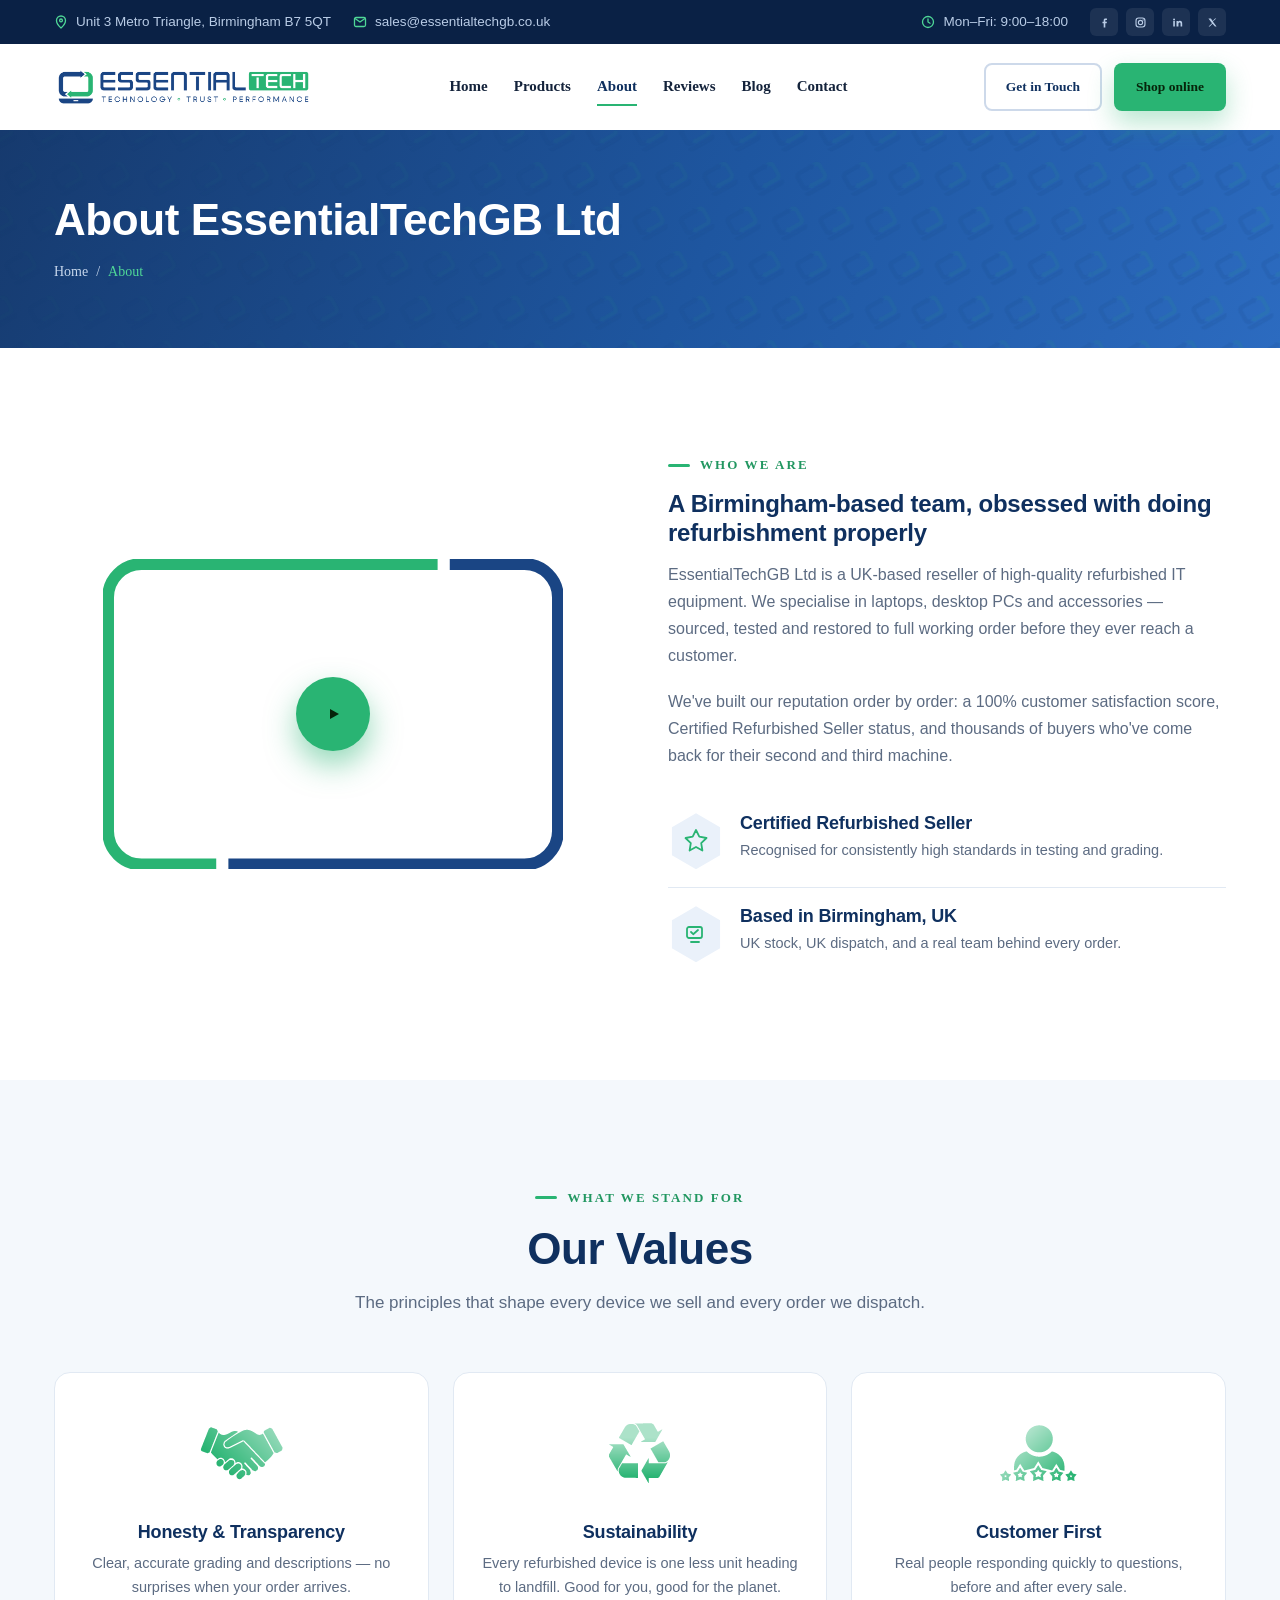
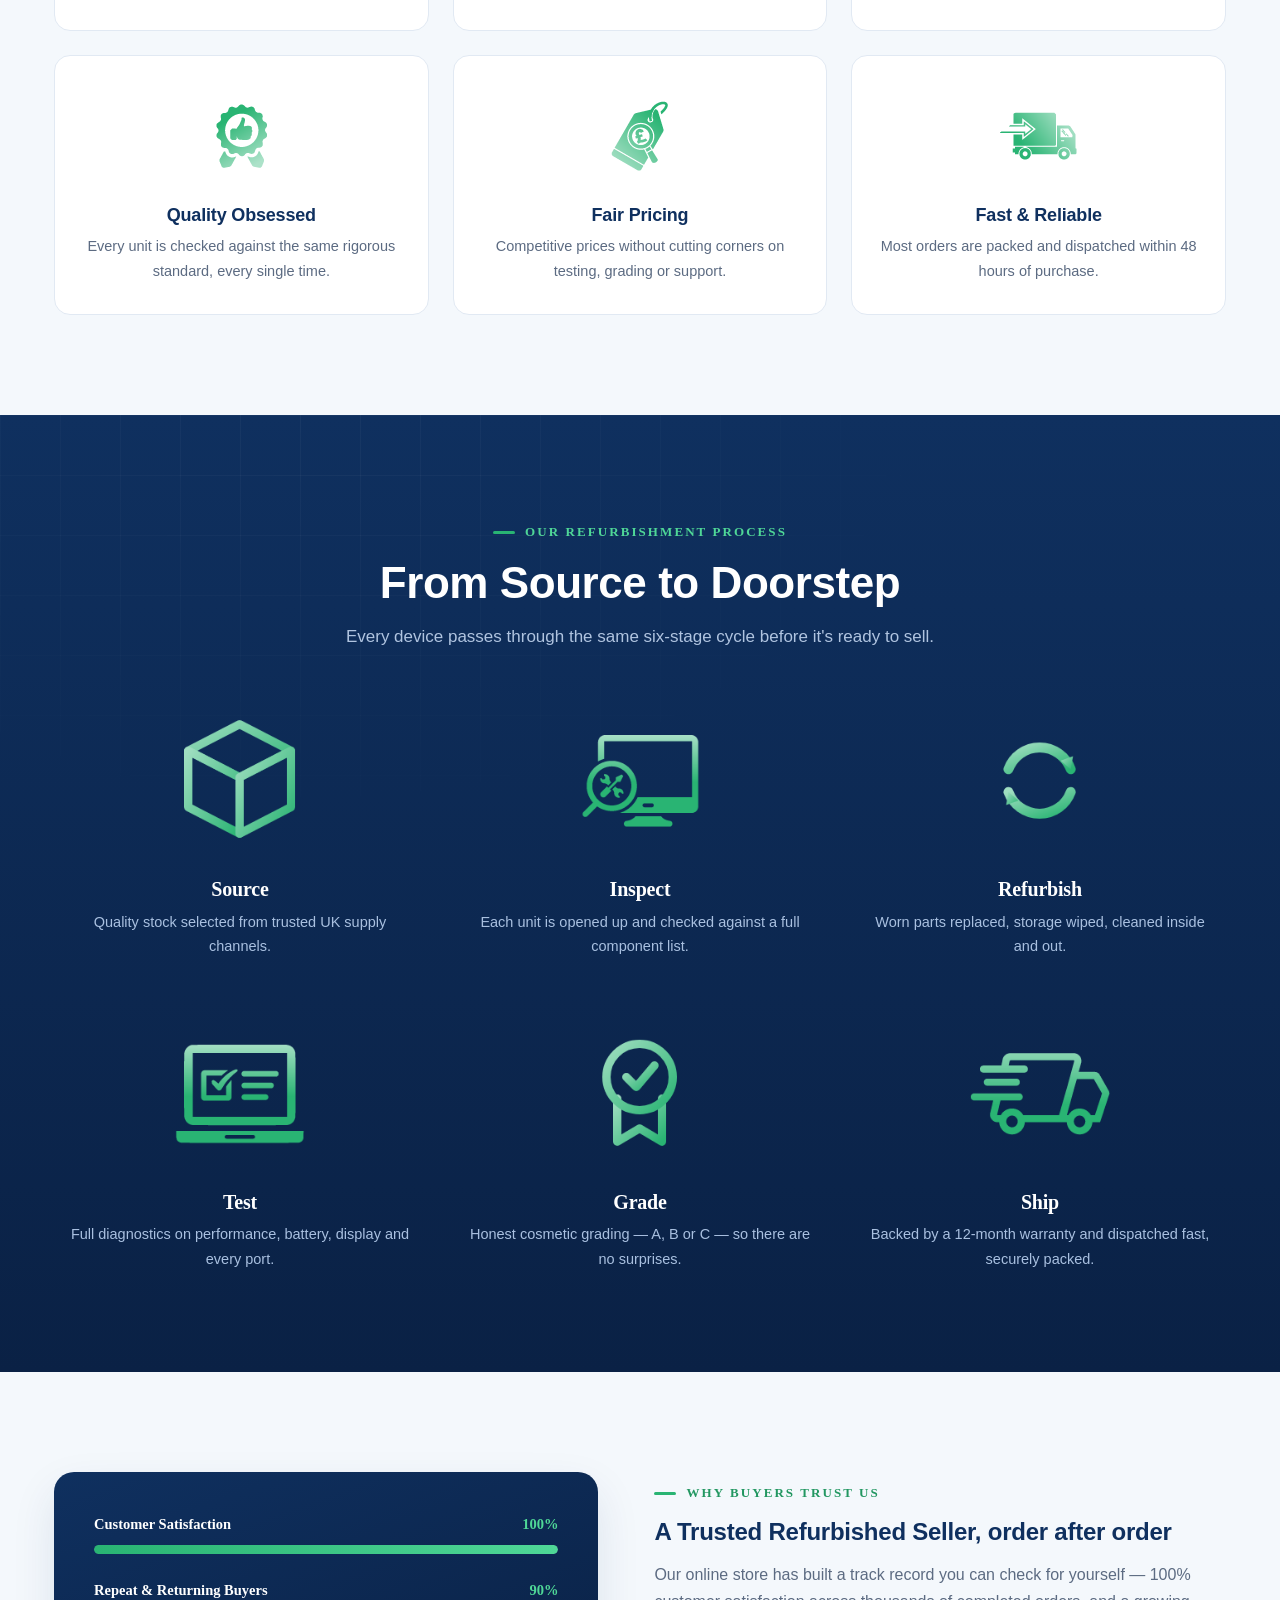
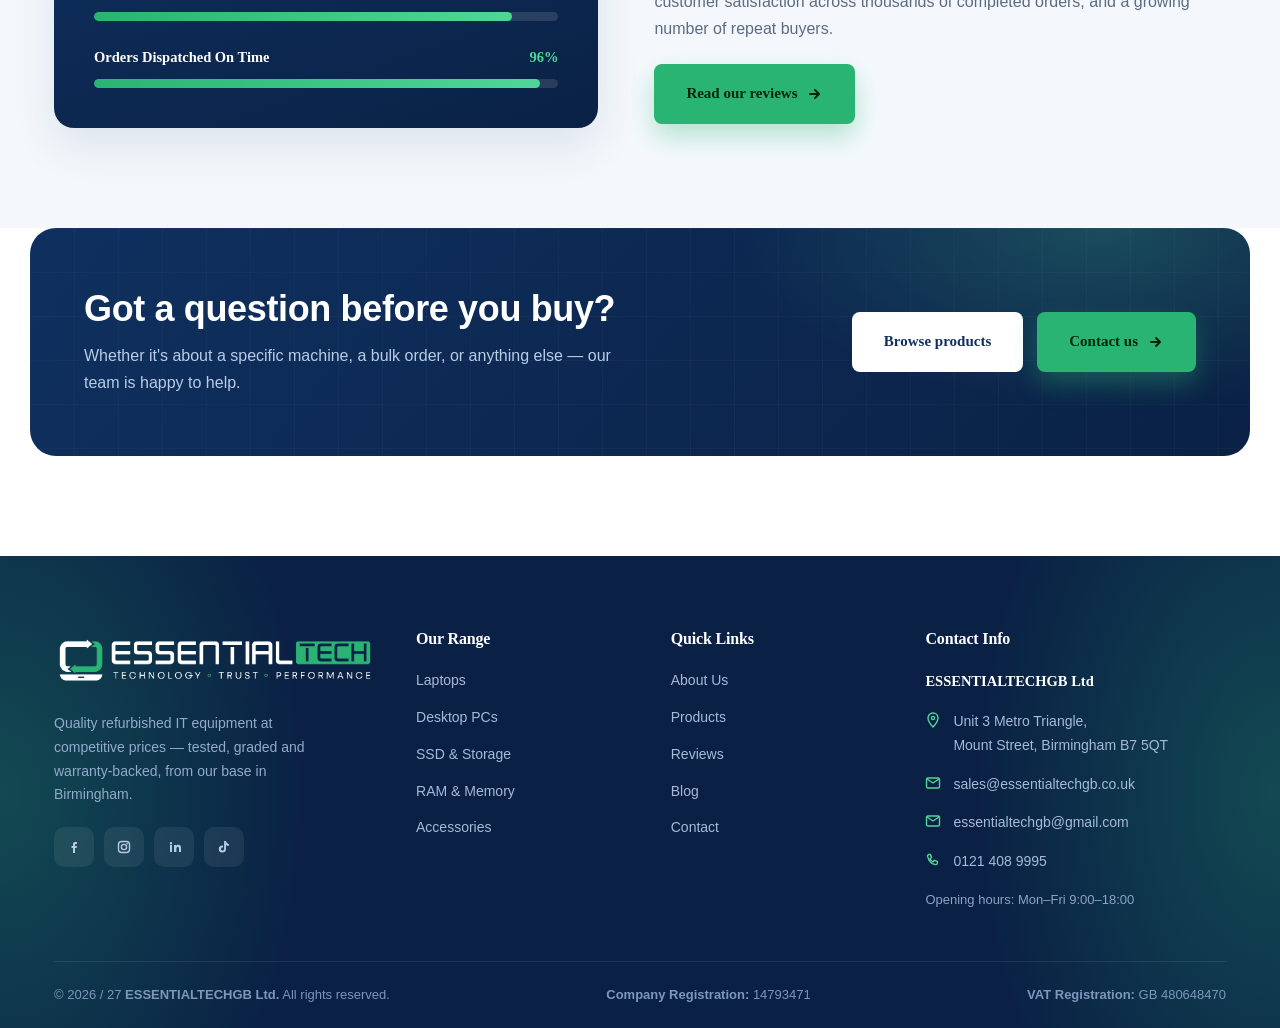
==== commit 14b87f19: "Add files via upload" ====
--- a/about.html
+++ b/about.html
@@ -1,243 +1,243 @@
-<!DOCTYPE html>
-<html lang="en">
-<head>
-<meta charset="UTF-8">
-<meta name="viewport" content="width=device-width, initial-scale=1.0">
-<title>About Us — EssentialTechGB Ltd | Refurbished IT Equipment, Birmingham</title>
-<meta name="description" content="Learn about EssentialTechGB Ltd — a Birmingham-based, Certified Refurbished Seller specialising in quality-tested laptops, desktops and accessories.">
-<link rel="preconnect" href="https://fonts.googleapis.com">
-<link rel="preconnect" href="https://fonts.gstatic.com" crossorigin>
-<link href="https://fonts.googleapis.com/css2?family=Poppins:wght@400;500;600;700;800&family=Open+Sans:wght@400;500;600;700&display=swap" rel="stylesheet">
-<link rel="stylesheet" href="css/style.css">
-</head>
-<body>
-
-<div class="topbar">
-  <div class="wrap">
-    <div class="tb-l">
-      <a href="contact.html"><svg width="14" height="14" viewBox="0 0 14 14" fill="none"><path d="M7 1c2.5 0 4.5 2 4.5 4.5C11.5 9 7 13 7 13S2.5 9 2.5 5.5C2.5 3 4.5 1 7 1z" stroke="#4FD797" stroke-width="1.3"/><circle cx="7" cy="5.4" r="1.4" stroke="#4FD797" stroke-width="1.3"/></svg> Unit 3 Metro Triangle, Birmingham B7 5QT</a>
-      <a href="mailto:sales@essentialtechgb.co.uk"><svg width="14" height="14" viewBox="0 0 14 14" fill="none"><rect x="1.5" y="2.5" width="11" height="9" rx="1.5" stroke="#4FD797" stroke-width="1.3"/><path d="M2 3.5L7 7l5-3.5" stroke="#4FD797" stroke-width="1.3"/></svg> sales@essentialtechgb.co.uk</a>
-    </div>
-    <div class="tb-r">
-      <a href="#"><svg width="14" height="14" viewBox="0 0 14 14" fill="none"><circle cx="7" cy="7" r="5.5" stroke="#4FD797" stroke-width="1.3"/><path d="M7 4v3l2 1.2" stroke="#4FD797" stroke-width="1.3" stroke-linecap="round"/></svg><span> Mon–Fri: 9:00–18:00</span></a>
-        <div class="soc">
-          <a href="#" aria-label="Facebook"><svg width="13" height="13" viewBox="0 0 16 16" fill="#B9CCE6"><path d="M9 5.5V7h2l-.3 2H9v5H7V9H5.5V7H7V5.2C7 3.7 7.8 3 9.2 3H11v2H9.6c-.4 0-.6.2-.6.5z"/></svg></a>
-          <a href="#" aria-label="Instagram"><svg width="13" height="13" viewBox="0 0 16 16" fill="none"><rect x="2.5" y="2.5" width="11" height="11" rx="3.2" stroke="#B9CCE6" stroke-width="1.4"/><circle cx="8" cy="8" r="2.6" stroke="#B9CCE6" stroke-width="1.4"/><circle cx="11.2" cy="4.8" r=".8" fill="#B9CCE6"/></svg></a>
-          <a href="#" aria-label="LinkedIn"><svg width="13" height="13" viewBox="0 0 16 16" fill="#B9CCE6"><path d="M4 6h2v7H4V6zm1-3a1.2 1.2 0 110 2.4A1.2 1.2 0 015 3zm3 3h2v1c.4-.7 1.2-1.2 2.3-1.2 2 0 2.7 1.2 2.7 3.3V13h-2V9.5c0-.9-.3-1.6-1.2-1.6s-1.4.7-1.4 1.6V13H8V6z"/></svg></a>
-          <a href="#" aria-label="X"><svg width="13" height="13" viewBox="0 0 16 16" fill="#B9CCE6"><path d="M3 3l4.4 6L3.2 13h1.5l3.3-3.6L11 13h2l-4.6-6.3L12.6 3h-1.5L8.2 6.3 6 3H3z"/></svg></a>
-        </div>
-    </div>
-  </div>
-</div>
-
-<header id="header">
-  <div class="wrap">
-    <a class="brand" href="index.html"><img src="assets/images/logo.png" alt="EssentialTechGB Ltd"></a>
-    <nav class="mainnav" id="nav">
-      <a href="index.html">Home</a>
-      <a href="products.html">Products</a>
-      <a href="about.html" class="active">About</a>
-      <a href="reviews.html">Reviews</a>
-      <a href="blog.html">Blog</a>
-      <a href="contact.html">Contact</a>
-    </nav>
-    <div class="head-right">
-      <a class="btn btn-outline btn-sm" href="contact.html?type=quote">Get in Touch</a>
-      <a class="btn btn-primary btn-sm" href="https://www.ebay.co.uk/str/everydayneed" target="_blank" rel="noopener">Shop online</a>
-      <button class="burger" id="burger" aria-label="Menu"><span></span><span></span><span></span></button>
-    </div>
-  </div>
-</header>
-
-<section class="pagebanner">
-  <div class="wrap">
-    <h1>About EssentialTechGB Ltd</h1>
-    <div class="crumbs"><a href="index.html">Home</a> / <span>About</span></div>
-  </div>
-</section>
-
-<!-- WHO WE ARE -->
-<section class="sec">
-  <div class="wrap about">
-    <div class="about-media reveal">
-      <div class="corner-frame corner-frame-padded">
-        <video class="hex-video" muted playsinline loop preload="metadata"><source src="assets/video/about-teaser.mp4" type="video/mp4"></video>
-        <svg class="corner-frame-svg" viewBox="0 0 1361 919" aria-hidden="true">
-          <path d="M335,904 L114,904 A99,99 0 0 1 15,805 L15,114 A99,99 0 0 1 114,15 L990,15" fill="none" stroke="#29B473" stroke-width="35"/>
-          <path d="M1026,15 L1247,15 A99,99 0 0 1 1346,114 L1346,805 A99,99 0 0 1 1247,904 L371,904" fill="none" stroke="#1A4584" stroke-width="35"/>
-        </svg>
-        <div class="play" title="Play"><svg width="22" height="22" viewBox="0 0 22 22" fill="none"><path d="M8 6l9 5-9 5V6z" fill="#06240a"/></svg></div>
-      </div>
-    </div>
-    <div class="reveal d1">
-      <span class="eyebrow">Who We Are</span>
-      <h2 style="margin-top:14px">A Birmingham-based team, obsessed with doing refurbishment properly</h2>
-      <p style="color:var(--slate);margin:14px 0 18px">EssentialTechGB Ltd is a UK-based reseller of high-quality refurbished IT equipment. We specialise in laptops, desktop PCs and accessories — sourced, tested and restored to full working order before they ever reach a customer.</p>
-      <p style="color:var(--slate);margin-bottom:26px">We've built our reputation order by order: a 100% customer satisfaction score, Certified Refurbished Seller status, and thousands of buyers who've come back for their second and third machine.</p>
-      <div class="feat">
-        <div class="fic"><svg width="26" height="26" viewBox="0 0 26 26" fill="none"><path d="M13 2l3.3 6.7L23.5 10l-5.3 5.1 1.2 7.4L13 19l-6.4 3.5 1.2-7.4L2.5 10l7.2-1.3L13 2z" stroke="#29B473" stroke-width="1.8" stroke-linejoin="round"/></svg></div>
-        <div><h4>Certified Refurbished Seller</h4><p>Recognised for consistently high standards in testing and grading.</p></div>
-      </div>
-      <div class="feat">
-        <div class="fic"><svg width="26" height="26" viewBox="0 0 26 26" fill="none"><rect x="4" y="6" width="15" height="11" rx="2" stroke="#29B473" stroke-width="1.8"/><path d="M8 21h8" stroke="#29B473" stroke-width="1.8" stroke-linecap="round"/><path d="M8 11l2.2 2.2L15 9" stroke="#29B473" stroke-width="1.8" stroke-linecap="round" stroke-linejoin="round"/></svg></div>
-        <div><h4>Based in Birmingham, UK</h4><p>UK stock, UK dispatch, and a real team behind every order.</p></div>
-      </div>
-    </div>
-  </div>
-</section>
-
-<!-- VALUES -->
-<section class="sec paper">
-  <div class="wrap">
-    <div class="sec-head center reveal">
-      <span class="eyebrow center">What We Stand For</span>
-      <h2>Our Values</h2>
-      <p>The principles that shape every device we sell and every order we dispatch.</p>
-    </div>
-    <div class="value-grid">
-      <div class="value reveal">
-        <div class="fic-plain"><img src="assets/images/others/about_us_icons 33.png" alt="Honesty &amp; Transparency"></div>
-        <h4>Honesty &amp; Transparency</h4><p>Clear, accurate grading and descriptions — no surprises when your order arrives.</p>
-      </div>
-      <div class="value reveal d1">
-        <div class="fic-plain"><img src="assets/images/others/about_us_icons 34.png" alt="Sustainability"></div>
-        <h4>Sustainability</h4><p>Every refurbished device is one less unit heading to landfill. Good for you, good for the planet.</p>
-      </div>
-      <div class="value reveal d2">
-        <div class="fic-plain"><img src="assets/images/others/about_us_icons 35.png" alt="Customer First"></div>
-        <h4>Customer First</h4><p>Real people responding quickly to questions, before and after every sale.</p>
-      </div>
-      <div class="value reveal">
-        <div class="fic-plain"><img src="assets/images/others/about_us_icons 36.png" alt="Quality Obsessed"></div>
-        <h4>Quality Obsessed</h4><p>Every unit is checked against the same rigorous standard, every single time.</p>
-      </div>
-      <div class="value reveal d1">
-        <div class="fic-plain"><img src="assets/images/others/about_us_icons 37.png" alt="Fair Pricing"></div>
-        <h4>Fair Pricing</h4><p>Competitive prices without cutting corners on testing, grading or support.</p>
-      </div>
-      <div class="value reveal d2">
-        <div class="fic-plain"><img src="assets/images/others/about_us_icons 38.png" alt="Fast &amp; Reliable"></div>
-        <h4>Fast &amp; Reliable</h4><p>Most orders are packed and dispatched within 48 hours of purchase.</p>
-      </div>
-    </div>
-  </div>
-</section>
-
-<!-- PROCESS (detailed 6-step) -->
-<section class="sec process">
-  <div class="wrap">
-    <div class="sec-head center reveal">
-      <span class="eyebrow center on-dark">Our Refurbishment Process</span>
-      <h2>From Source to Doorstep</h2>
-      <p>Every device passes through the same six-stage cycle before it's ready to sell.</p>
-    </div>
-    <div class="steps" style="row-gap:60px">
-      <div class="pstep reveal">
-        <div class="circle"><img src="assets/images/others/source.png" alt="Quality stock being sourced"></div>
-        <h4>Source</h4><p>Quality stock selected from trusted UK supply channels.</p>
-      </div>
-      <div class="pstep reveal d1">
-        <div class="circle"><img src="assets/images/others/source _inspect.png" alt="Unit opened up and inspected"></div>
-        <h4>Inspect</h4><p>Each unit is opened up and checked against a full component list.</p>
-      </div>
-      <div class="pstep reveal d2">
-        <div class="circle"><img src="assets/images/others/refurbish.png" alt="Worn parts being replaced and cleaned"></div>
-        <h4>Refurbish</h4><p>Worn parts replaced, storage wiped, cleaned inside and out.</p>
-      </div>
-      <div class="pstep reveal">
-        <div class="circle"><img src="assets/images/others/refurbish_test.png" alt="Full diagnostics being run on a device"></div>
-        <h4>Test</h4><p>Full diagnostics on performance, battery, display and every port.</p>
-      </div>
-      <div class="pstep reveal d1">
-        <div class="circle"><img src="assets/images/others/grade.png" alt="Cosmetic condition being closely inspected and graded"></div>
-        <h4>Grade</h4><p>Honest cosmetic grading — A, B or C — so there are no surprises.</p>
-      </div>
-      <div class="pstep reveal d2">
-        <div class="circle"><img src="assets/images/others/pack_ship.png" alt="Devices packed and ready for dispatch"></div>
-        <h4>Ship</h4><p>Backed by a 12-month warranty and dispatched fast, securely packed.</p>
-      </div>
-    </div>
-  </div>
-</section>
-
-<!-- WHY -->
-<section class="sec paper">
-  <div class="wrap why">
-    <div class="skillcard reveal" id="skillcard">
-      <div class="skill"><div class="lab"><span>Customer Satisfaction</span><b>100%</b></div><div class="bar"><span style="--w:100%"></span></div></div>
-      <div class="skill"><div class="lab"><span>Repeat &amp; Returning Buyers</span><b>90%</b></div><div class="bar"><span style="--w:90%"></span></div></div>
-      <div class="skill"><div class="lab"><span>Orders Dispatched On Time</span><b>96%</b></div><div class="bar"><span style="--w:96%"></span></div></div>
-    </div>
-    <div class="reveal d1">
-      <span class="eyebrow">Why Buyers Trust Us</span>
-      <h2 style="margin-top:14px">A Trusted Refurbished Seller, order after order</h2>
-      <p style="color:var(--slate);margin:14px 0 22px">Our online store has built a track record you can check for yourself — 100% customer satisfaction across thousands of completed orders, and a growing number of repeat buyers.</p>
-      <a class="btn btn-primary" href="reviews.html">Read our reviews <svg class="arw" width="16" height="16" viewBox="0 0 16 16" fill="none"><path d="M3 8h9M8 4l4 4-4 4" stroke="#06240a" stroke-width="2" stroke-linecap="round" stroke-linejoin="round"/></svg></a>
-    </div>
-  </div>
-</section>
-
-<!-- CTA -->
-<div class="ctaband">
-  <div class="inner reveal">
-    <div>
-      <h2>Got a question before you buy?</h2>
-      <p>Whether it's about a specific machine, a bulk order, or anything else — our team is happy to help.</p>
-    </div>
-    <div class="acts">
-      <a class="btn btn-light" href="products.html">Browse products</a>
-      <a class="btn btn-primary" href="contact.html">Contact us <svg class="arw" width="16" height="16" viewBox="0 0 16 16" fill="none"><path d="M3 8h9M8 4l4 4-4 4" stroke="#06240a" stroke-width="2" stroke-linecap="round" stroke-linejoin="round"/></svg></a>
-    </div>
-  </div>
-</div>
-
-<footer id="contact">
-  <div class="wrap">
-    <div class="foot-top">
-      <div class="foot-brand">
-        <div class="foot-logo-card"><img src="assets/images/footer-logo.png" alt="EssentialTechGB Ltd"></div>
-        <p>Quality refurbished IT equipment at competitive prices — tested, graded and warranty-backed, from our base in Birmingham.</p>
-        <div class="soc">
-          <a href="#" aria-label="Facebook"><svg width="16" height="16" viewBox="0 0 16 16" fill="#B7C9E4"><path d="M9 5.5V7h2l-.3 2H9v5H7V9H5.5V7H7V5.2C7 3.7 7.8 3 9.2 3H11v2H9.6c-.4 0-.6.2-.6.5z"/></svg></a>
-          <a href="#" aria-label="Instagram"><svg width="16" height="16" viewBox="0 0 16 16" fill="none"><rect x="2.5" y="2.5" width="11" height="11" rx="3.2" stroke="#B7C9E4" stroke-width="1.4"/><circle cx="8" cy="8" r="2.6" stroke="#B7C9E4" stroke-width="1.4"/><circle cx="11.2" cy="4.8" r=".8" fill="#B7C9E4"/></svg></a>
-          <a href="#" aria-label="LinkedIn"><svg width="16" height="16" viewBox="0 0 16 16" fill="#B7C9E4"><path d="M4 6h2v7H4V6zm1-3a1.2 1.2 0 110 2.4A1.2 1.2 0 015 3zm3 3h2v1c.4-.7 1.2-1.2 2.3-1.2 2 0 2.7 1.2 2.7 3.3V13h-2V9.5c0-.9-.3-1.6-1.2-1.6s-1.4.7-1.4 1.6V13H8V6z"/></svg></a>
-          <a href="#" aria-label="TikTok"><svg width="16" height="16" viewBox="0 0 16 16" fill="#B7C9E4"><path d="M10 2c.3 1.6 1.3 2.7 2.9 2.9v2c-1.1 0-2.1-.35-2.9-.95V10a3.6 3.6 0 11-3.6-3.6c.2 0 .4 0 .6.05v2.1a1.55 1.55 0 101.1 1.48V2H10z"/></svg></a>
-        </div>
-      </div>
-      <div class="foot-col">
-        <h4>Our Range</h4>
-        <a href="products.html#laptops">Laptops</a>
-        <a href="products.html#desktops">Desktop PCs</a>
-        <a href="products.html#storage">SSD &amp; Storage</a>
-        <a href="products.html#memory">RAM &amp; Memory</a>
-        <a href="products.html#accessories">Accessories</a>
-      </div>
-      <div class="foot-col">
-        <h4>Quick Links</h4>
-        <a href="about.html">About Us</a>
-        <a href="products.html">Products</a>
-        <a href="reviews.html">Reviews</a>
-        <a href="blog.html">Blog</a>
-        <a href="contact.html">Contact</a>
-      </div>
-      <div class="foot-col foot-contact">
-        <h4>Contact Info</h4>
-        <p class="foot-company">ESSENTIALTECHGB Ltd</p>
-        <div class="row"><svg width="16" height="16" viewBox="0 0 16 16" fill="none"><path d="M8 1c2.8 0 5 2.2 5 5 0 3.8-5 9-5 9S3 9.8 3 6c0-2.8 2.2-5 5-5z" stroke="#4FD797" stroke-width="1.4"/><circle cx="8" cy="6" r="1.6" stroke="#4FD797" stroke-width="1.4"/></svg><span>Unit 3 Metro Triangle,<br>Mount Street, Birmingham B7 5QT</span></div>
-        <div class="row"><svg width="16" height="16" viewBox="0 0 16 16" fill="none"><rect x="1.5" y="3" width="13" height="10" rx="1.5" stroke="#4FD797" stroke-width="1.4"/><path d="M2 4l6 4 6-4" stroke="#4FD797" stroke-width="1.4"/></svg><span>sales@essentialtechgb.co.uk</span></div>
-        <div class="row"><svg width="16" height="16" viewBox="0 0 16 16" fill="none"><rect x="1.5" y="3" width="13" height="10" rx="1.5" stroke="#4FD797" stroke-width="1.4"/><path d="M2 4l6 4 6-4" stroke="#4FD797" stroke-width="1.4"/></svg><span>essentialtechgb@gmail.com</span></div>
-        <div class="row"><svg width="16" height="16" viewBox="0 0 16 16" fill="none"><path d="M3.5 2.5h2l1 3-1.5 1.2c.6 1.4 1.7 2.5 3.1 3.1l1.2-1.5 3 1v2c0 .8-.7 1.4-1.5 1.3C6.8 12.3 3.7 9.2 2.5 4.2c-.1-.8.5-1.5 1.3-1.5z" stroke="#4FD797" stroke-width="1.4" stroke-linejoin="round"/></svg><span>0121 408 9995</span></div>
-        <div class="foot-hours">Opening hours: Mon–Fri 9:00–18:00</div>
-      </div>
-    </div>
-    <div class="foot-bottom">
-      <span>© <span class="copy-year">2026 / 27</span> <b>ESSENTIALTECHGB Ltd.</b> All rights reserved.</span>
-      <span><b>Company Registration:</b> 14793471</span>
-      <span><b>VAT Registration:</b> GB 480648470</span>
-    </div>
-  </div>
-</footer>
-
-<script src="assets/js/main.js"></script>
-</body>
-</html>
+<!DOCTYPE html>
+<html lang="en">
+<head>
+<meta charset="UTF-8">
+<meta name="viewport" content="width=device-width, initial-scale=1.0">
+<title>About Us — EssentialTechGB Ltd | Refurbished IT Equipment, Birmingham</title>
+<meta name="description" content="Learn about EssentialTechGB Ltd — a Birmingham-based, Certified Refurbished Seller specialising in quality-tested laptops, desktops and accessories.">
+<link rel="preconnect" href="https://fonts.googleapis.com">
+<link rel="preconnect" href="https://fonts.gstatic.com" crossorigin>
+<link href="https://fonts.googleapis.com/css2?family=Poppins:wght@400;500;600;700;800&family=Open+Sans:wght@400;500;600;700&display=swap" rel="stylesheet">
+<link rel="stylesheet" href="css/style.css">
+</head>
+<body>
+
+<div class="topbar">
+  <div class="wrap">
+    <div class="tb-l">
+      <a href="contact.html"><svg width="14" height="14" viewBox="0 0 14 14" fill="none"><path d="M7 1c2.5 0 4.5 2 4.5 4.5C11.5 9 7 13 7 13S2.5 9 2.5 5.5C2.5 3 4.5 1 7 1z" stroke="#4FD797" stroke-width="1.3"/><circle cx="7" cy="5.4" r="1.4" stroke="#4FD797" stroke-width="1.3"/></svg> Unit 3 Metro Triangle, Birmingham B7 5QT</a>
+      <a href="mailto:sales@essentialtechgb.co.uk"><svg width="14" height="14" viewBox="0 0 14 14" fill="none"><rect x="1.5" y="2.5" width="11" height="9" rx="1.5" stroke="#4FD797" stroke-width="1.3"/><path d="M2 3.5L7 7l5-3.5" stroke="#4FD797" stroke-width="1.3"/></svg> sales@essentialtechgb.co.uk</a>
+    </div>
+    <div class="tb-r">
+      <a href="#"><svg width="14" height="14" viewBox="0 0 14 14" fill="none"><circle cx="7" cy="7" r="5.5" stroke="#4FD797" stroke-width="1.3"/><path d="M7 4v3l2 1.2" stroke="#4FD797" stroke-width="1.3" stroke-linecap="round"/></svg><span> Mon–Fri: 9:00–18:00</span></a>
+        <div class="soc">
+          <a href="#" aria-label="Facebook"><svg width="13" height="13" viewBox="0 0 16 16" fill="#B9CCE6"><path d="M9 5.5V7h2l-.3 2H9v5H7V9H5.5V7H7V5.2C7 3.7 7.8 3 9.2 3H11v2H9.6c-.4 0-.6.2-.6.5z"/></svg></a>
+          <a href="#" aria-label="Instagram"><svg width="13" height="13" viewBox="0 0 16 16" fill="none"><rect x="2.5" y="2.5" width="11" height="11" rx="3.2" stroke="#B9CCE6" stroke-width="1.4"/><circle cx="8" cy="8" r="2.6" stroke="#B9CCE6" stroke-width="1.4"/><circle cx="11.2" cy="4.8" r=".8" fill="#B9CCE6"/></svg></a>
+          <a href="#" aria-label="LinkedIn"><svg width="13" height="13" viewBox="0 0 16 16" fill="#B9CCE6"><path d="M4 6h2v7H4V6zm1-3a1.2 1.2 0 110 2.4A1.2 1.2 0 015 3zm3 3h2v1c.4-.7 1.2-1.2 2.3-1.2 2 0 2.7 1.2 2.7 3.3V13h-2V9.5c0-.9-.3-1.6-1.2-1.6s-1.4.7-1.4 1.6V13H8V6z"/></svg></a>
+          <a href="#" aria-label="X"><svg width="13" height="13" viewBox="0 0 16 16" fill="#B9CCE6"><path d="M3 3l4.4 6L3.2 13h1.5l3.3-3.6L11 13h2l-4.6-6.3L12.6 3h-1.5L8.2 6.3 6 3H3z"/></svg></a>
+        </div>
+    </div>
+  </div>
+</div>
+
+<header id="header">
+  <div class="wrap">
+    <a class="brand" href="index.html"><img src="assets/images/logo.png" alt="EssentialTechGB Ltd"></a>
+    <nav class="mainnav" id="nav">
+      <a href="index.html">Home</a>
+      <a href="products.html">Products</a>
+      <a href="about.html" class="active">About</a>
+      <a href="reviews.html">Reviews</a>
+      <a href="blog.html">Blog</a>
+      <a href="contact.html">Contact</a>
+    </nav>
+    <div class="head-right">
+      <a class="btn btn-outline btn-sm" href="contact.html">Get in Touch</a>
+      <a class="btn btn-primary btn-sm" href="https://www.ebay.co.uk/str/everydayneed" target="_blank" rel="noopener">Shop online</a>
+      <button class="burger" id="burger" aria-label="Menu"><span></span><span></span><span></span></button>
+    </div>
+  </div>
+</header>
+
+<section class="pagebanner">
+  <div class="wrap">
+    <h1>About EssentialTechGB Ltd</h1>
+    <div class="crumbs"><a href="index.html">Home</a> / <span>About</span></div>
+  </div>
+</section>
+
+<!-- WHO WE ARE -->
+<section class="sec">
+  <div class="wrap about">
+    <div class="about-media reveal">
+      <div class="corner-frame corner-frame-padded">
+        <video class="hex-video" muted playsinline loop preload="metadata"><source src="assets/video/about-teaser.mp4" type="video/mp4"></video>
+        <svg class="corner-frame-svg" viewBox="0 0 1361 919" aria-hidden="true">
+          <path d="M335,904 L114,904 A99,99 0 0 1 15,805 L15,114 A99,99 0 0 1 114,15 L990,15" fill="none" stroke="#29B473" stroke-width="35"/>
+          <path d="M1026,15 L1247,15 A99,99 0 0 1 1346,114 L1346,805 A99,99 0 0 1 1247,904 L371,904" fill="none" stroke="#1A4584" stroke-width="35"/>
+        </svg>
+        <div class="play" title="Play"><svg width="22" height="22" viewBox="0 0 22 22" fill="none"><path d="M8 6l9 5-9 5V6z" fill="#06240a"/></svg></div>
+      </div>
+    </div>
+    <div class="reveal d1">
+      <span class="eyebrow">Who We Are</span>
+      <h2 style="margin-top:14px">A Birmingham-based team, obsessed with doing refurbishment properly</h2>
+      <p style="color:var(--slate);margin:14px 0 18px">EssentialTechGB Ltd is a UK-based reseller of high-quality refurbished IT equipment. We specialise in laptops, desktop PCs and accessories — sourced, tested and restored to full working order before they ever reach a customer.</p>
+      <p style="color:var(--slate);margin-bottom:26px">We've built our reputation order by order: a 100% customer satisfaction score, Certified Refurbished Seller status, and thousands of buyers who've come back for their second and third machine.</p>
+      <div class="feat">
+        <div class="fic"><svg width="26" height="26" viewBox="0 0 26 26" fill="none"><path d="M13 2l3.3 6.7L23.5 10l-5.3 5.1 1.2 7.4L13 19l-6.4 3.5 1.2-7.4L2.5 10l7.2-1.3L13 2z" stroke="#29B473" stroke-width="1.8" stroke-linejoin="round"/></svg></div>
+        <div><h4>Certified Refurbished Seller</h4><p>Recognised for consistently high standards in testing and grading.</p></div>
+      </div>
+      <div class="feat">
+        <div class="fic"><svg width="26" height="26" viewBox="0 0 26 26" fill="none"><rect x="4" y="6" width="15" height="11" rx="2" stroke="#29B473" stroke-width="1.8"/><path d="M8 21h8" stroke="#29B473" stroke-width="1.8" stroke-linecap="round"/><path d="M8 11l2.2 2.2L15 9" stroke="#29B473" stroke-width="1.8" stroke-linecap="round" stroke-linejoin="round"/></svg></div>
+        <div><h4>Based in Birmingham, UK</h4><p>UK stock, UK dispatch, and a real team behind every order.</p></div>
+      </div>
+    </div>
+  </div>
+</section>
+
+<!-- VALUES -->
+<section class="sec paper">
+  <div class="wrap">
+    <div class="sec-head center reveal">
+      <span class="eyebrow center">What We Stand For</span>
+      <h2>Our Values</h2>
+      <p>The principles that shape every device we sell and every order we dispatch.</p>
+    </div>
+    <div class="value-grid">
+      <div class="value reveal">
+        <div class="fic-plain"><img src="assets/images/others/about_us_icons 33.png" alt="Honesty &amp; Transparency"></div>
+        <h4>Honesty &amp; Transparency</h4><p>Clear, accurate grading and descriptions — no surprises when your order arrives.</p>
+      </div>
+      <div class="value reveal d1">
+        <div class="fic-plain"><img src="assets/images/others/about_us_icons 34.png" alt="Sustainability"></div>
+        <h4>Sustainability</h4><p>Every refurbished device is one less unit heading to landfill. Good for you, good for the planet.</p>
+      </div>
+      <div class="value reveal d2">
+        <div class="fic-plain"><img src="assets/images/others/about_us_icons 35.png" alt="Customer First"></div>
+        <h4>Customer First</h4><p>Real people responding quickly to questions, before and after every sale.</p>
+      </div>
+      <div class="value reveal">
+        <div class="fic-plain"><img src="assets/images/others/about_us_icons 36.png" alt="Quality Obsessed"></div>
+        <h4>Quality Obsessed</h4><p>Every unit is checked against the same rigorous standard, every single time.</p>
+      </div>
+      <div class="value reveal d1">
+        <div class="fic-plain"><img src="assets/images/others/about_us_icons 37.png" alt="Fair Pricing"></div>
+        <h4>Fair Pricing</h4><p>Competitive prices without cutting corners on testing, grading or support.</p>
+      </div>
+      <div class="value reveal d2">
+        <div class="fic-plain"><img src="assets/images/others/about_us_icons 38.png" alt="Fast &amp; Reliable"></div>
+        <h4>Fast &amp; Reliable</h4><p>Most orders are packed and dispatched within 48 hours of purchase.</p>
+      </div>
+    </div>
+  </div>
+</section>
+
+<!-- PROCESS (detailed 6-step) -->
+<section class="sec process">
+  <div class="wrap">
+    <div class="sec-head center reveal">
+      <span class="eyebrow center on-dark">Our Refurbishment Process</span>
+      <h2>From Source to Doorstep</h2>
+      <p>Every device passes through the same six-stage cycle before it's ready to sell.</p>
+    </div>
+    <div class="steps" style="row-gap:60px">
+      <div class="pstep reveal">
+        <div class="circle"><img src="assets/images/others/source.png" alt="Quality stock being sourced"></div>
+        <h4>Source</h4><p>Quality stock selected from trusted UK supply channels.</p>
+      </div>
+      <div class="pstep reveal d1">
+        <div class="circle"><img src="assets/images/others/source _inspect.png" alt="Unit opened up and inspected"></div>
+        <h4>Inspect</h4><p>Each unit is opened up and checked against a full component list.</p>
+      </div>
+      <div class="pstep reveal d2">
+        <div class="circle"><img src="assets/images/others/refurbish.png" alt="Worn parts being replaced and cleaned"></div>
+        <h4>Refurbish</h4><p>Worn parts replaced, storage wiped, cleaned inside and out.</p>
+      </div>
+      <div class="pstep reveal">
+        <div class="circle"><img src="assets/images/others/refurbish_test.png" alt="Full diagnostics being run on a device"></div>
+        <h4>Test</h4><p>Full diagnostics on performance, battery, display and every port.</p>
+      </div>
+      <div class="pstep reveal d1">
+        <div class="circle"><img src="assets/images/others/grade.png" alt="Cosmetic condition being closely inspected and graded"></div>
+        <h4>Grade</h4><p>Honest cosmetic grading — A, B or C — so there are no surprises.</p>
+      </div>
+      <div class="pstep reveal d2">
+        <div class="circle"><img src="assets/images/others/pack_ship.png" alt="Devices packed and ready for dispatch"></div>
+        <h4>Ship</h4><p>Backed by a 12-month warranty and dispatched fast, securely packed.</p>
+      </div>
+    </div>
+  </div>
+</section>
+
+<!-- WHY -->
+<section class="sec paper">
+  <div class="wrap why">
+    <div class="skillcard reveal" id="skillcard">
+      <div class="skill"><div class="lab"><span>Customer Satisfaction</span><b>100%</b></div><div class="bar"><span style="--w:100%"></span></div></div>
+      <div class="skill"><div class="lab"><span>Repeat &amp; Returning Buyers</span><b>90%</b></div><div class="bar"><span style="--w:90%"></span></div></div>
+      <div class="skill"><div class="lab"><span>Orders Dispatched On Time</span><b>96%</b></div><div class="bar"><span style="--w:96%"></span></div></div>
+    </div>
+    <div class="reveal d1">
+      <span class="eyebrow">Why Buyers Trust Us</span>
+      <h2 style="margin-top:14px">A Trusted Refurbished Seller, order after order</h2>
+      <p style="color:var(--slate);margin:14px 0 22px">Our online store has built a track record you can check for yourself — 100% customer satisfaction across thousands of completed orders, and a growing number of repeat buyers.</p>
+      <a class="btn btn-primary" href="reviews.html">Read our reviews <svg class="arw" width="16" height="16" viewBox="0 0 16 16" fill="none"><path d="M3 8h9M8 4l4 4-4 4" stroke="#06240a" stroke-width="2" stroke-linecap="round" stroke-linejoin="round"/></svg></a>
+    </div>
+  </div>
+</section>
+
+<!-- CTA -->
+<div class="ctaband">
+  <div class="inner reveal">
+    <div>
+      <h2>Got a question before you buy?</h2>
+      <p>Whether it's about a specific machine, a bulk order, or anything else — our team is happy to help.</p>
+    </div>
+    <div class="acts">
+      <a class="btn btn-light" href="products.html">Browse products</a>
+      <a class="btn btn-primary" href="contact.html">Contact us <svg class="arw" width="16" height="16" viewBox="0 0 16 16" fill="none"><path d="M3 8h9M8 4l4 4-4 4" stroke="#06240a" stroke-width="2" stroke-linecap="round" stroke-linejoin="round"/></svg></a>
+    </div>
+  </div>
+</div>
+
+<footer id="contact">
+  <div class="wrap">
+    <div class="foot-top">
+      <div class="foot-brand">
+        <div class="foot-logo-card"><img src="assets/images/footer-logo.png" alt="EssentialTechGB Ltd"></div>
+        <p>Quality refurbished IT equipment at competitive prices — tested, graded and warranty-backed, from our base in Birmingham.</p>
+        <div class="soc">
+          <a href="#" aria-label="Facebook"><svg width="16" height="16" viewBox="0 0 16 16" fill="#B7C9E4"><path d="M9 5.5V7h2l-.3 2H9v5H7V9H5.5V7H7V5.2C7 3.7 7.8 3 9.2 3H11v2H9.6c-.4 0-.6.2-.6.5z"/></svg></a>
+          <a href="#" aria-label="Instagram"><svg width="16" height="16" viewBox="0 0 16 16" fill="none"><rect x="2.5" y="2.5" width="11" height="11" rx="3.2" stroke="#B7C9E4" stroke-width="1.4"/><circle cx="8" cy="8" r="2.6" stroke="#B7C9E4" stroke-width="1.4"/><circle cx="11.2" cy="4.8" r=".8" fill="#B7C9E4"/></svg></a>
+          <a href="#" aria-label="LinkedIn"><svg width="16" height="16" viewBox="0 0 16 16" fill="#B7C9E4"><path d="M4 6h2v7H4V6zm1-3a1.2 1.2 0 110 2.4A1.2 1.2 0 015 3zm3 3h2v1c.4-.7 1.2-1.2 2.3-1.2 2 0 2.7 1.2 2.7 3.3V13h-2V9.5c0-.9-.3-1.6-1.2-1.6s-1.4.7-1.4 1.6V13H8V6z"/></svg></a>
+          <a href="#" aria-label="TikTok"><svg width="16" height="16" viewBox="0 0 16 16" fill="#B7C9E4"><path d="M10 2c.3 1.6 1.3 2.7 2.9 2.9v2c-1.1 0-2.1-.35-2.9-.95V10a3.6 3.6 0 11-3.6-3.6c.2 0 .4 0 .6.05v2.1a1.55 1.55 0 101.1 1.48V2H10z"/></svg></a>
+        </div>
+      </div>
+      <div class="foot-col">
+        <h4>Our Range</h4>
+        <a href="products.html#laptops">Laptops</a>
+        <a href="products.html#desktops">Desktop PCs</a>
+        <a href="products.html#storage">SSD &amp; Storage</a>
+        <a href="products.html#memory">RAM &amp; Memory</a>
+        <a href="products.html#accessories">Accessories</a>
+      </div>
+      <div class="foot-col">
+        <h4>Quick Links</h4>
+        <a href="about.html">About Us</a>
+        <a href="products.html">Products</a>
+        <a href="reviews.html">Reviews</a>
+        <a href="blog.html">Blog</a>
+        <a href="contact.html">Contact</a>
+      </div>
+      <div class="foot-col foot-contact">
+        <h4>Contact Info</h4>
+        <p class="foot-company">ESSENTIALTECHGB Ltd</p>
+        <div class="row"><svg width="16" height="16" viewBox="0 0 16 16" fill="none"><path d="M8 1c2.8 0 5 2.2 5 5 0 3.8-5 9-5 9S3 9.8 3 6c0-2.8 2.2-5 5-5z" stroke="#4FD797" stroke-width="1.4"/><circle cx="8" cy="6" r="1.6" stroke="#4FD797" stroke-width="1.4"/></svg><span>Unit 3 Metro Triangle,<br>Mount Street, Birmingham B7 5QT</span></div>
+        <div class="row"><svg width="16" height="16" viewBox="0 0 16 16" fill="none"><rect x="1.5" y="3" width="13" height="10" rx="1.5" stroke="#4FD797" stroke-width="1.4"/><path d="M2 4l6 4 6-4" stroke="#4FD797" stroke-width="1.4"/></svg><span>sales@essentialtechgb.co.uk</span></div>
+        <div class="row"><svg width="16" height="16" viewBox="0 0 16 16" fill="none"><rect x="1.5" y="3" width="13" height="10" rx="1.5" stroke="#4FD797" stroke-width="1.4"/><path d="M2 4l6 4 6-4" stroke="#4FD797" stroke-width="1.4"/></svg><span>essentialtechgb@gmail.com</span></div>
+        <div class="row"><svg width="16" height="16" viewBox="0 0 16 16" fill="none"><path d="M3.5 2.5h2l1 3-1.5 1.2c.6 1.4 1.7 2.5 3.1 3.1l1.2-1.5 3 1v2c0 .8-.7 1.4-1.5 1.3C6.8 12.3 3.7 9.2 2.5 4.2c-.1-.8.5-1.5 1.3-1.5z" stroke="#4FD797" stroke-width="1.4" stroke-linejoin="round"/></svg><span>0121 408 9995</span></div>
+        <div class="foot-hours">Opening hours: Mon–Fri 9:00–18:00</div>
+      </div>
+    </div>
+    <div class="foot-bottom">
+      <span>© <span class="copy-year">2026 / 27</span> <b>ESSENTIALTECHGB Ltd.</b> All rights reserved.</span>
+      <span><b>Company Registration:</b> 14793471</span>
+      <span><b>VAT Registration:</b> GB 480648470</span>
+    </div>
+  </div>
+</footer>
+
+<script src="assets/js/main.js"></script>
+</body>
+</html>
--- a/css/style.css
+++ b/css/style.css
@@ -89,7 +89,7 @@
 .hero .slide-count{margin-top:34px;font-family:'Poppins';font-weight:700;color:rgba(255,255,255,.65);letter-spacing:.08em;font-size:14px}
 .hero .slide-count b{color:var(--green-bright);font-size:20px}
 .hero-visual{position:relative;display:grid;place-items:center;min-height:400px}
-.hero-photo{position:relative;width:min(540px,90vw)}
+.hero-photo{position:relative;width:min(432px,90vw)}
 .hero-photo img{width:100%;height:auto;display:block;filter:drop-shadow(0 30px 40px rgba(6,20,40,.45))}
 .hexwrap{position:relative;width:min(400px,86vw);aspect-ratio:1/1.08}
 .hex{position:absolute;inset:0;clip-path:var(--hex);background:linear-gradient(160deg,rgba(255,255,255,.16),rgba(255,255,255,.04));display:grid;place-items:center;overflow:hidden}
@@ -106,7 +106,7 @@
 .fb-1{bottom:-30px;right:6px;animation:bob 5s ease-in-out .6s infinite}
 @keyframes bob{0%,100%{transform:translateY(0)}50%{transform:translateY(-10px)}}
 .hero-shape{position:absolute;left:0;right:0;bottom:-1px;line-height:0;z-index:3}
-@media(max-width:960px){.hero{padding:48px 0 100px}.hero .wrap{grid-template-columns:1fr;gap:44px}.hero-visual{order:-1;min-height:320px}.fb-1{right:0}}
+@media(max-width:960px){.hero{padding:44px 0 90px}.hero .wrap{grid-template-columns:1fr;gap:32px}.hero-visual{min-height:0}.hero-photo{width:min(300px,62vw);margin:0 auto}.fb-1{right:0;transform:scale(.82);transform-origin:bottom right}}
 
 /* ---------- Page banner (inner pages) ---------- */
 .pagebanner{position:relative;background:linear-gradient(115deg,#163A6E 0%,#1E56A0 55%,#2C6BC0 100%);color:#fff;padding:64px 0;overflow:hidden}
@@ -261,7 +261,6 @@
 .article-meta{display:flex;gap:22px;flex-wrap:wrap;margin-top:20px;color:var(--muted);font-size:14px;font-family:'Poppins';font-weight:500}
 .article-meta span{display:flex;align-items:center;gap:8px}
 .article-banner{aspect-ratio:1220/340;border-radius:22px;background:linear-gradient(150deg,var(--navy),var(--blue));position:relative;overflow:hidden;display:grid;place-items:center;margin:0 auto 10px;max-width:1220px}
-@media(max-width:640px){.article-banner{aspect-ratio:4/3}}
 .article-banner::after{content:"";position:absolute;inset:0;background-image:linear-gradient(rgba(255,255,255,.06) 1px,transparent 1px),linear-gradient(90deg,rgba(255,255,255,.06) 1px,transparent 1px);background-size:34px 34px}
 .article-banner img{position:absolute;inset:0;width:100%;height:100%;object-fit:cover;z-index:1}
 .article-body{max-width:800px;margin:0 auto;padding:56px 24px 0}
@@ -325,6 +324,7 @@
 .value{background:#fff;border:1px solid var(--line);border-radius:16px;padding:30px 26px;transition:.3s;text-align:center}
 .value:hover{transform:translateY(-6px);box-shadow:var(--shadow)}
 .value .fic{width:56px;height:56px;clip-path:var(--hex);background:var(--paper-2);display:grid;place-items:center;margin:0 auto 18px}
+.value .fic-plain{clip-path:var(--hex);display:grid;place-items:center;margin:0 auto 18px}
 .value h4{font-size:18px;font-weight:700;margin-bottom:8px}
 .value p{color:var(--slate);font-size:14.5px}
 @media(max-width:860px){.value-grid{grid-template-columns:1fr}}
